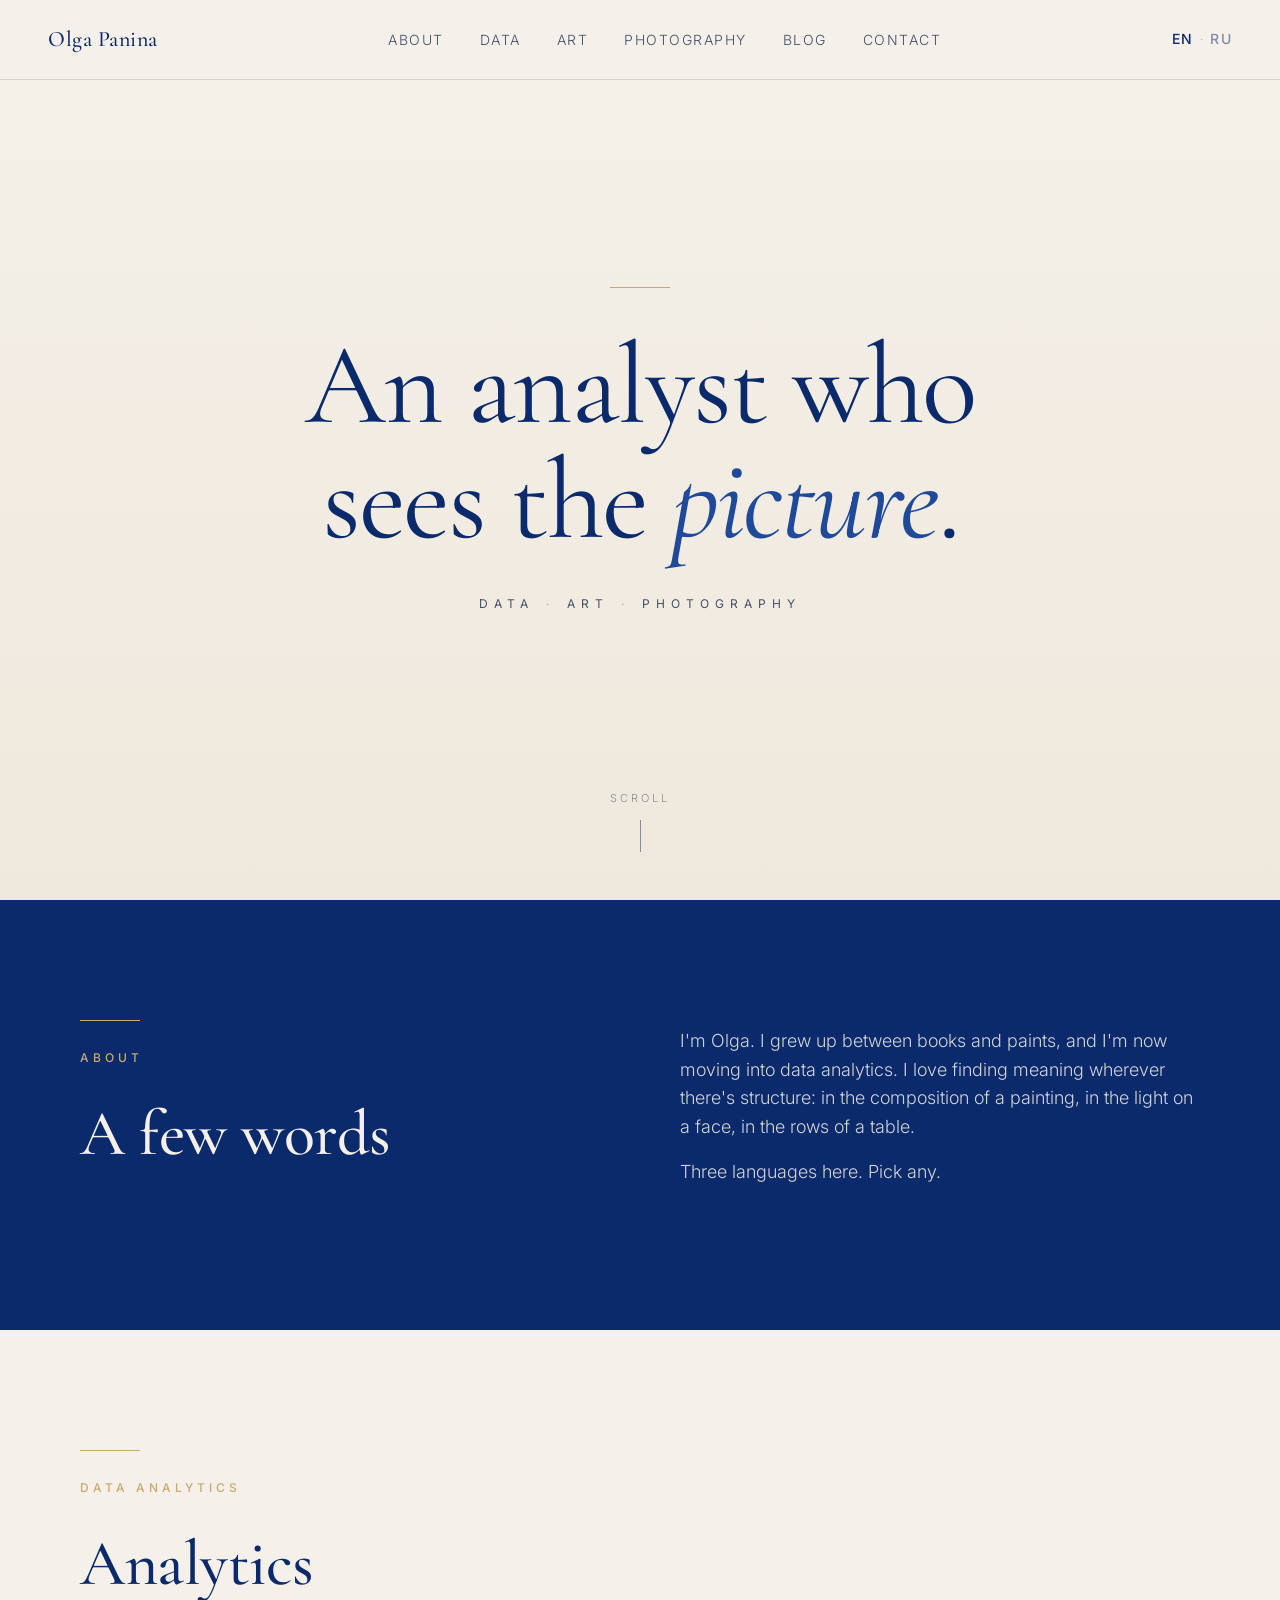
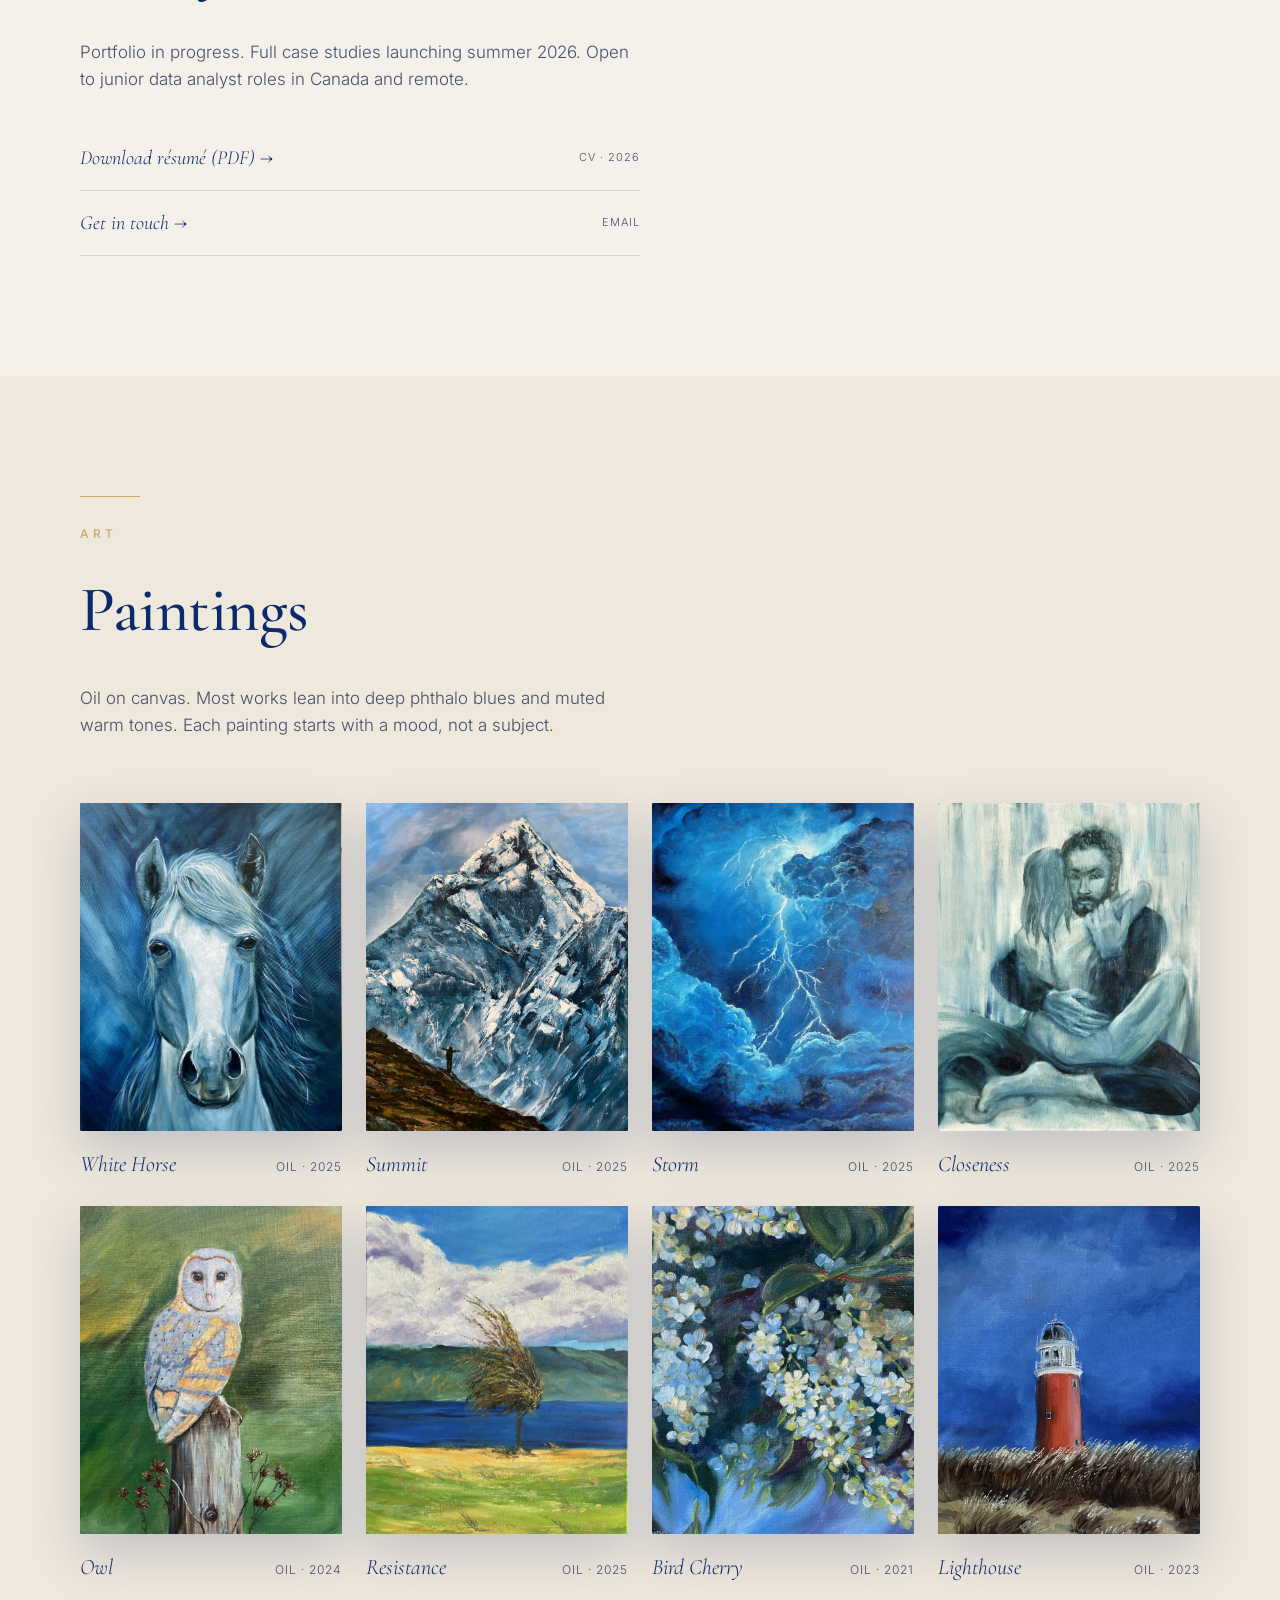
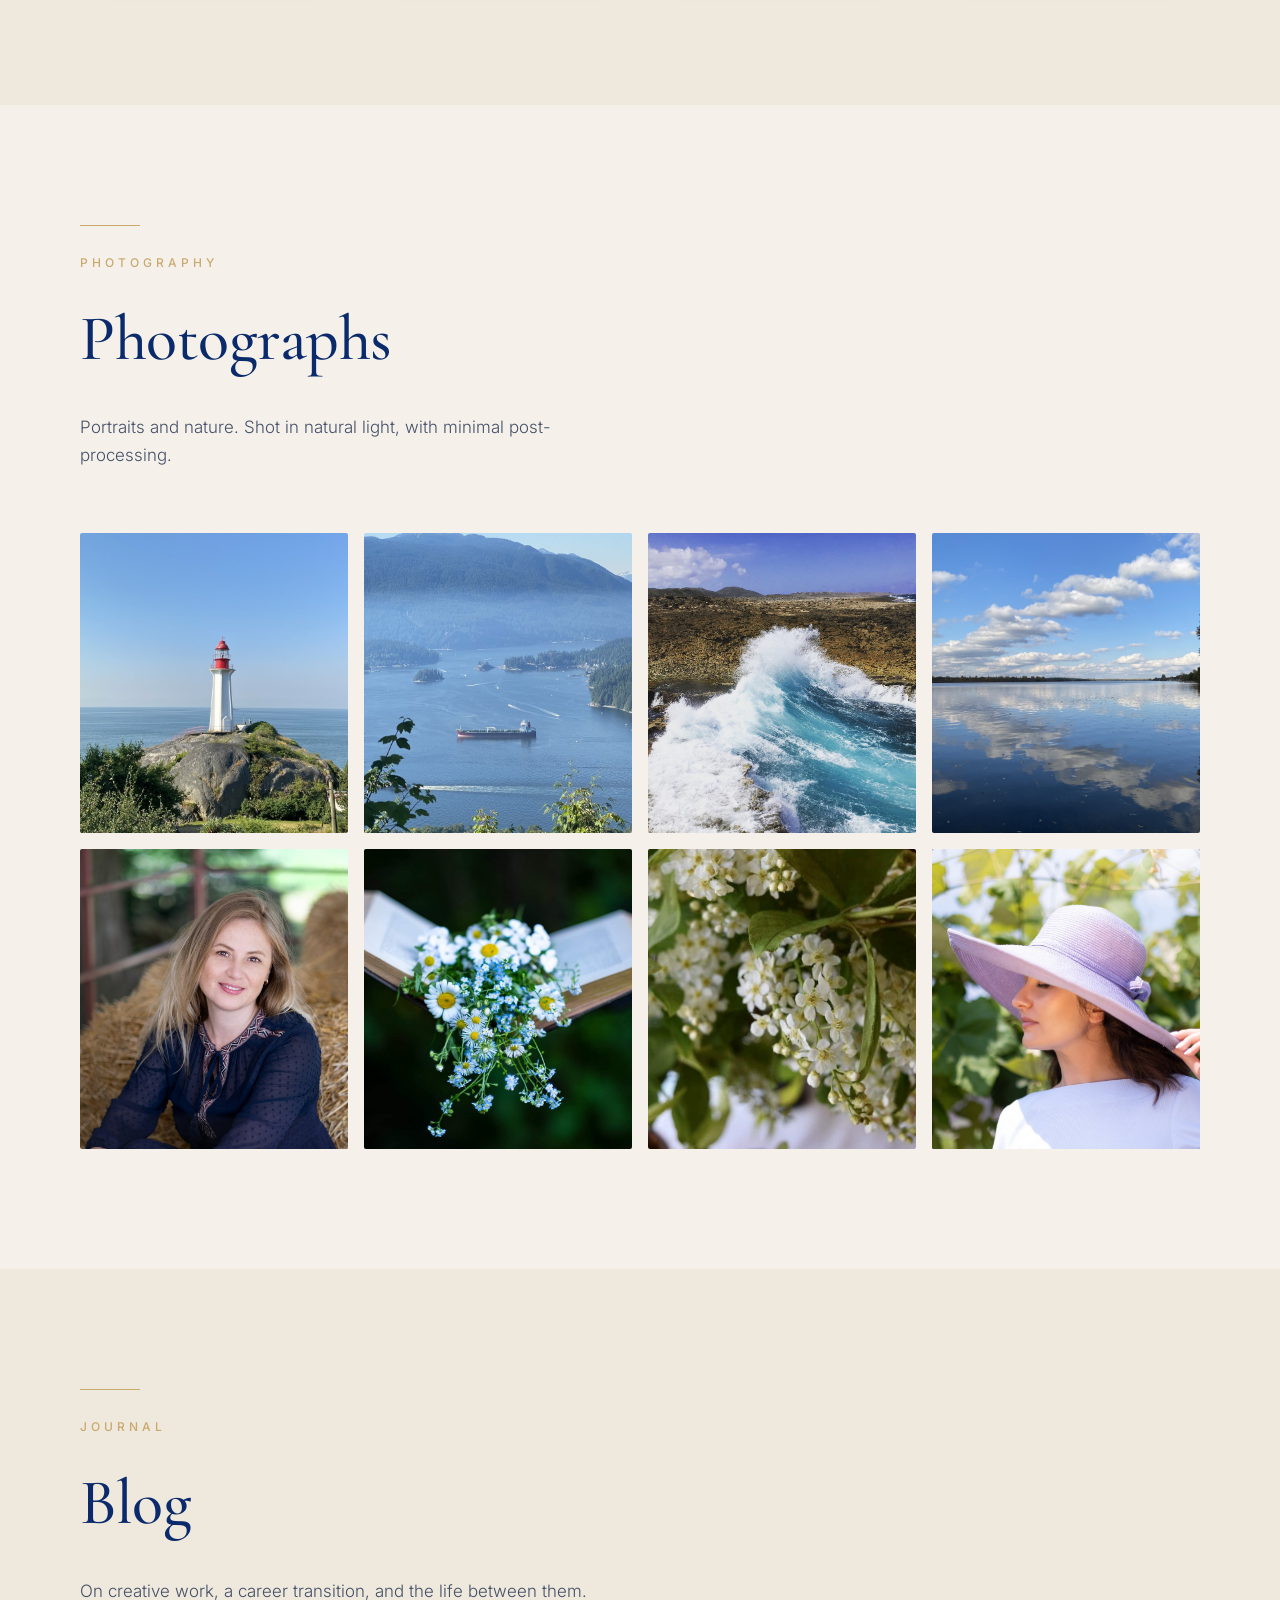
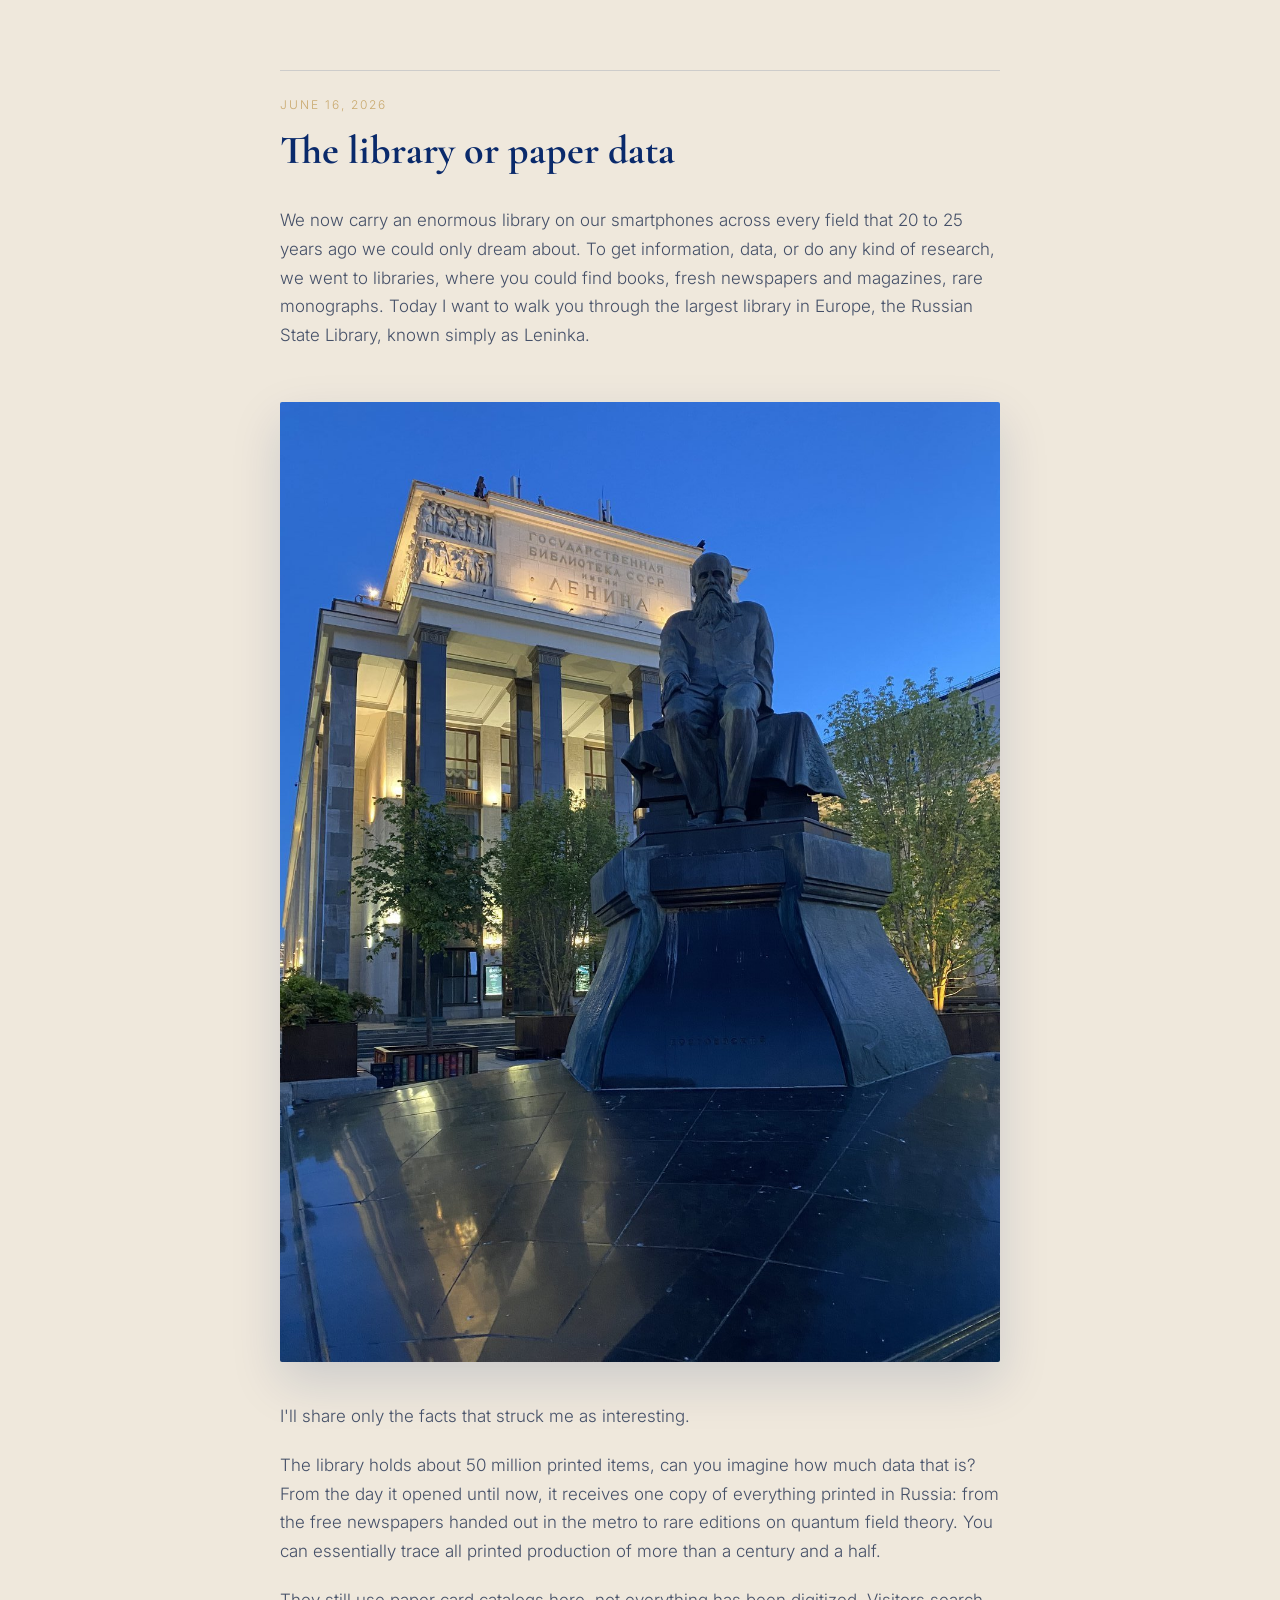
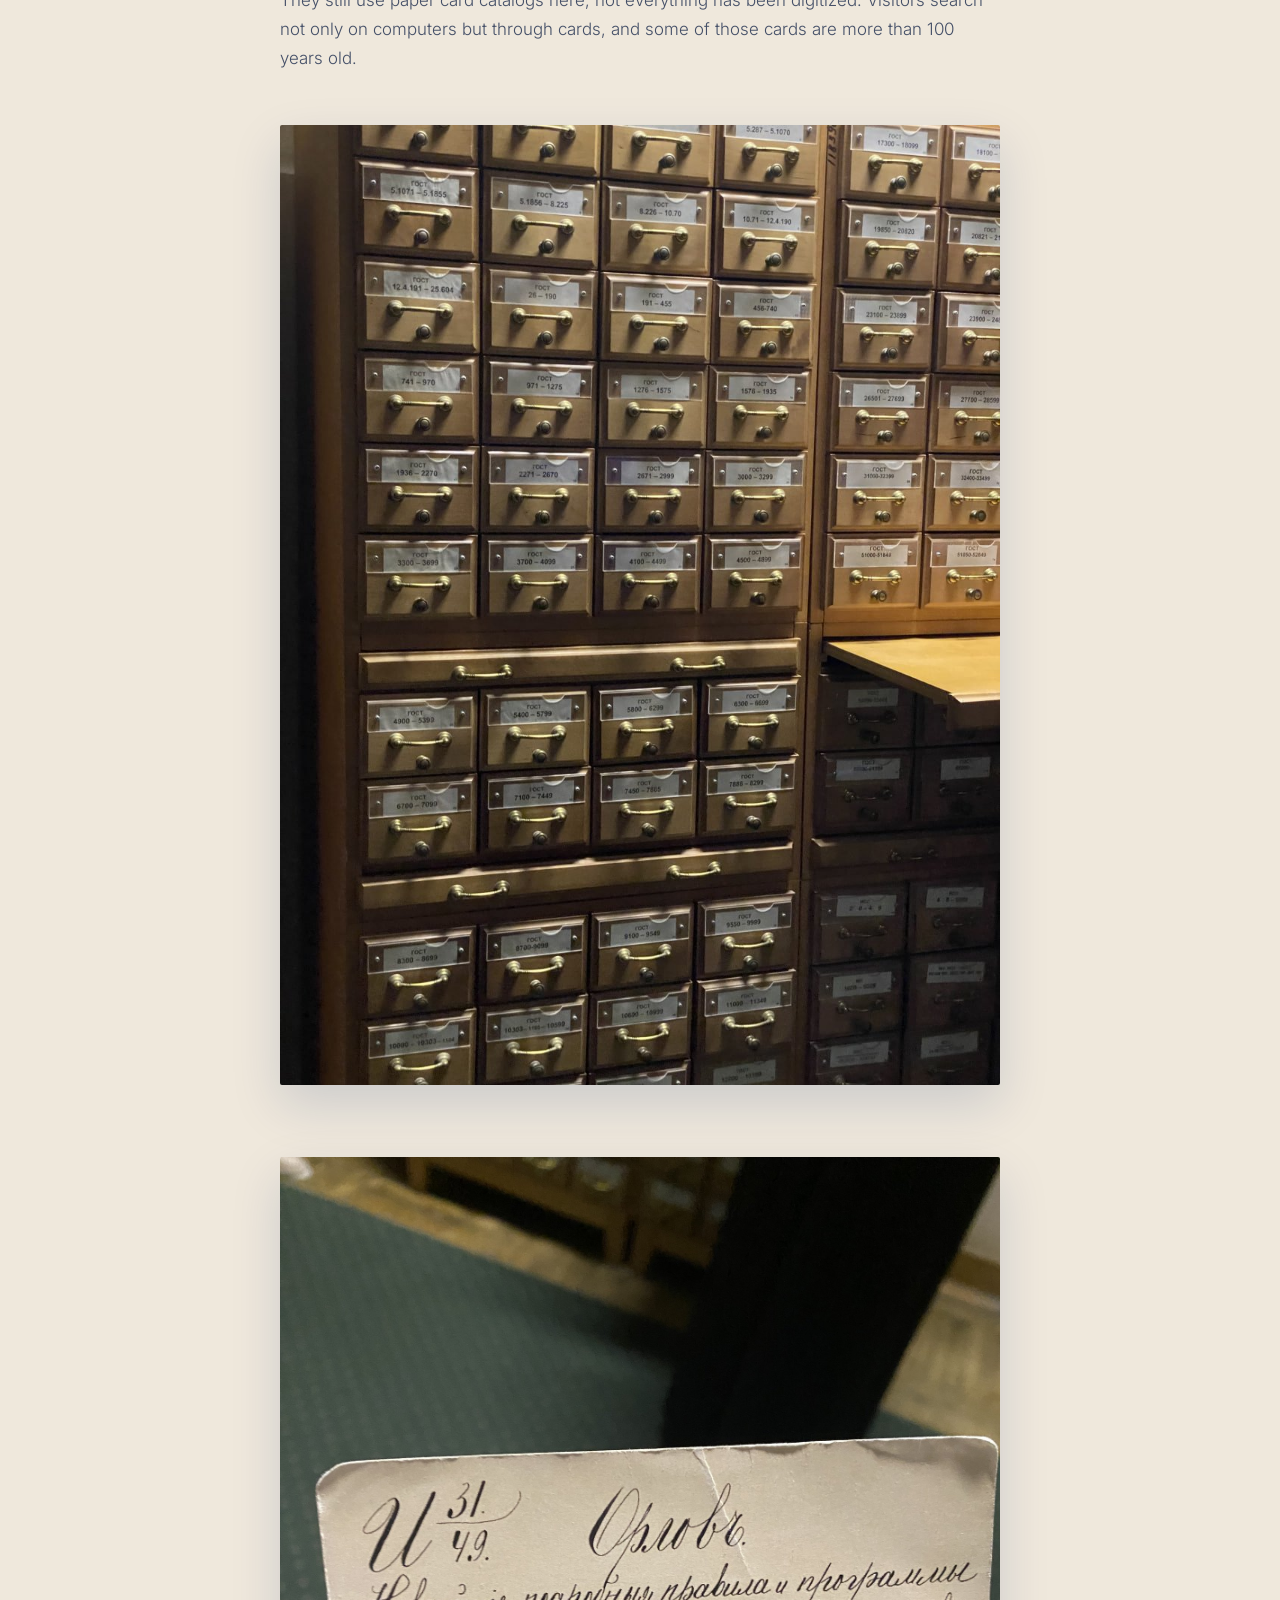
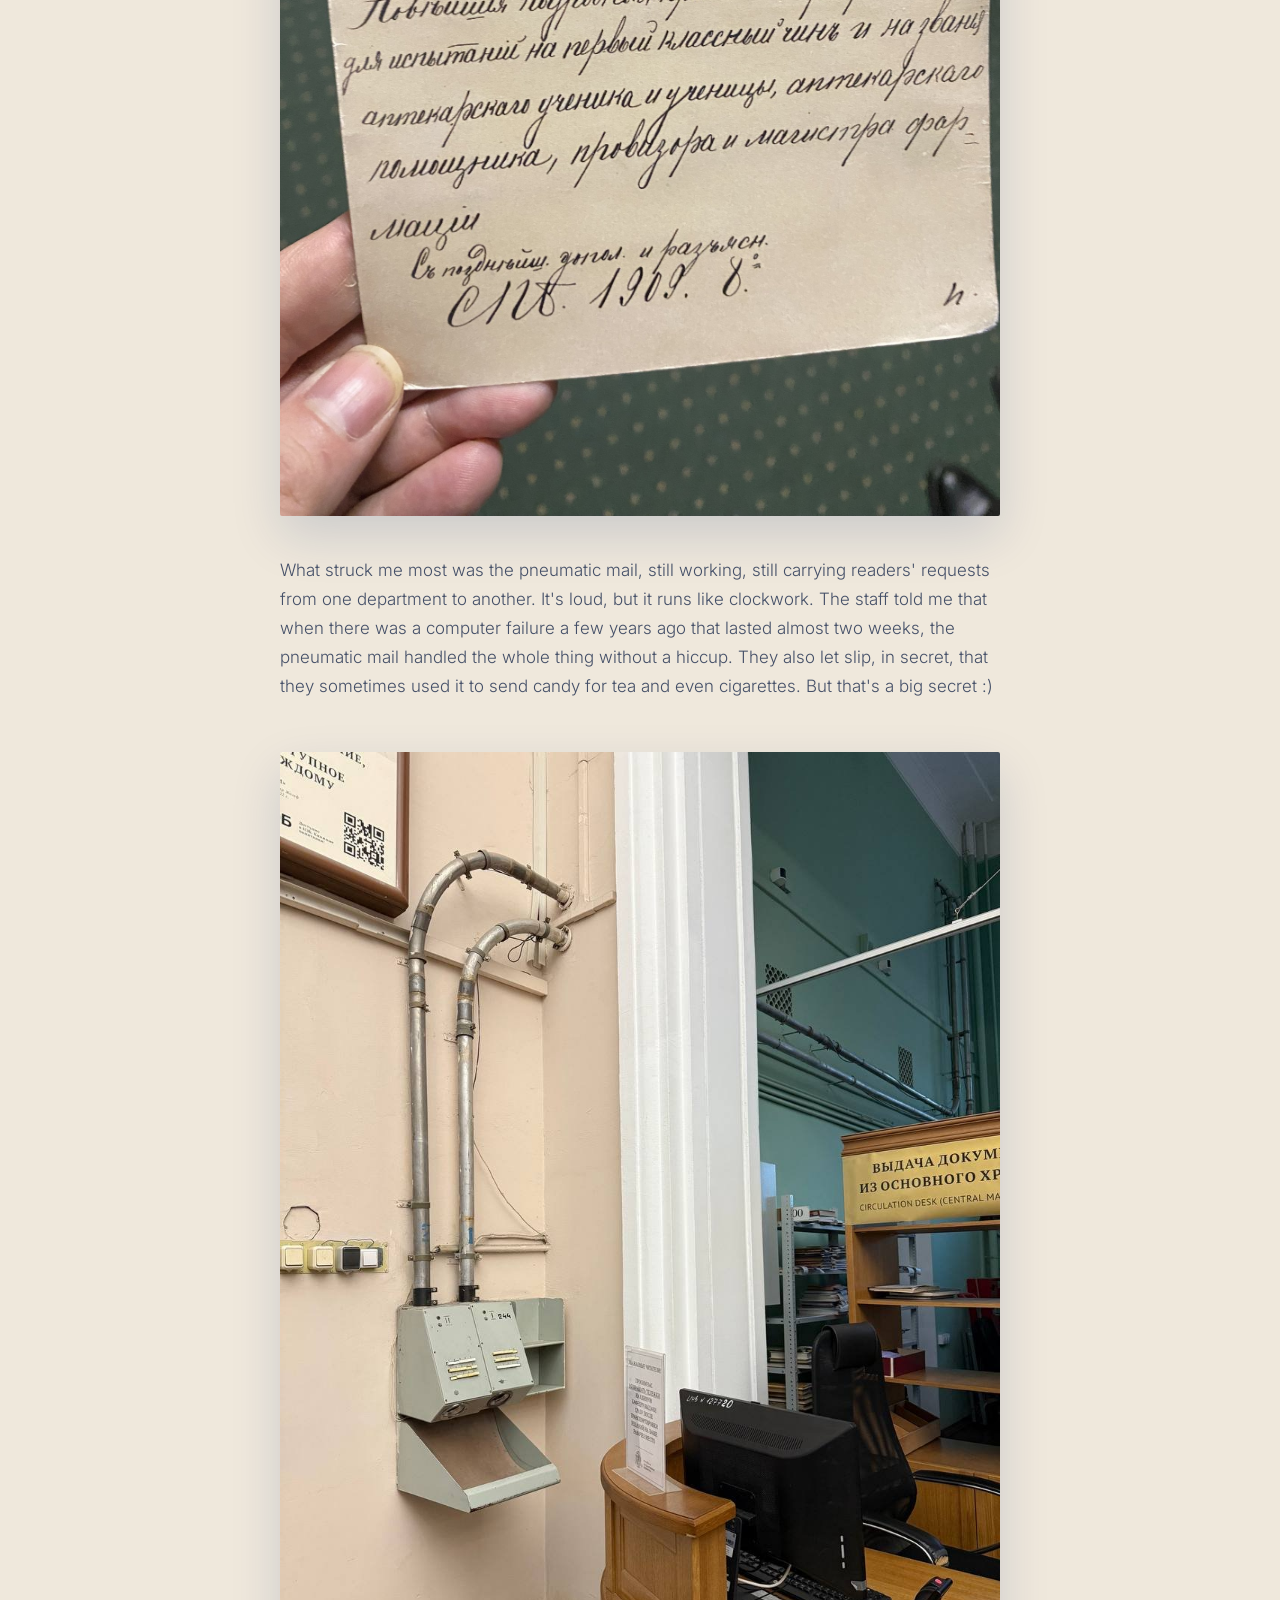
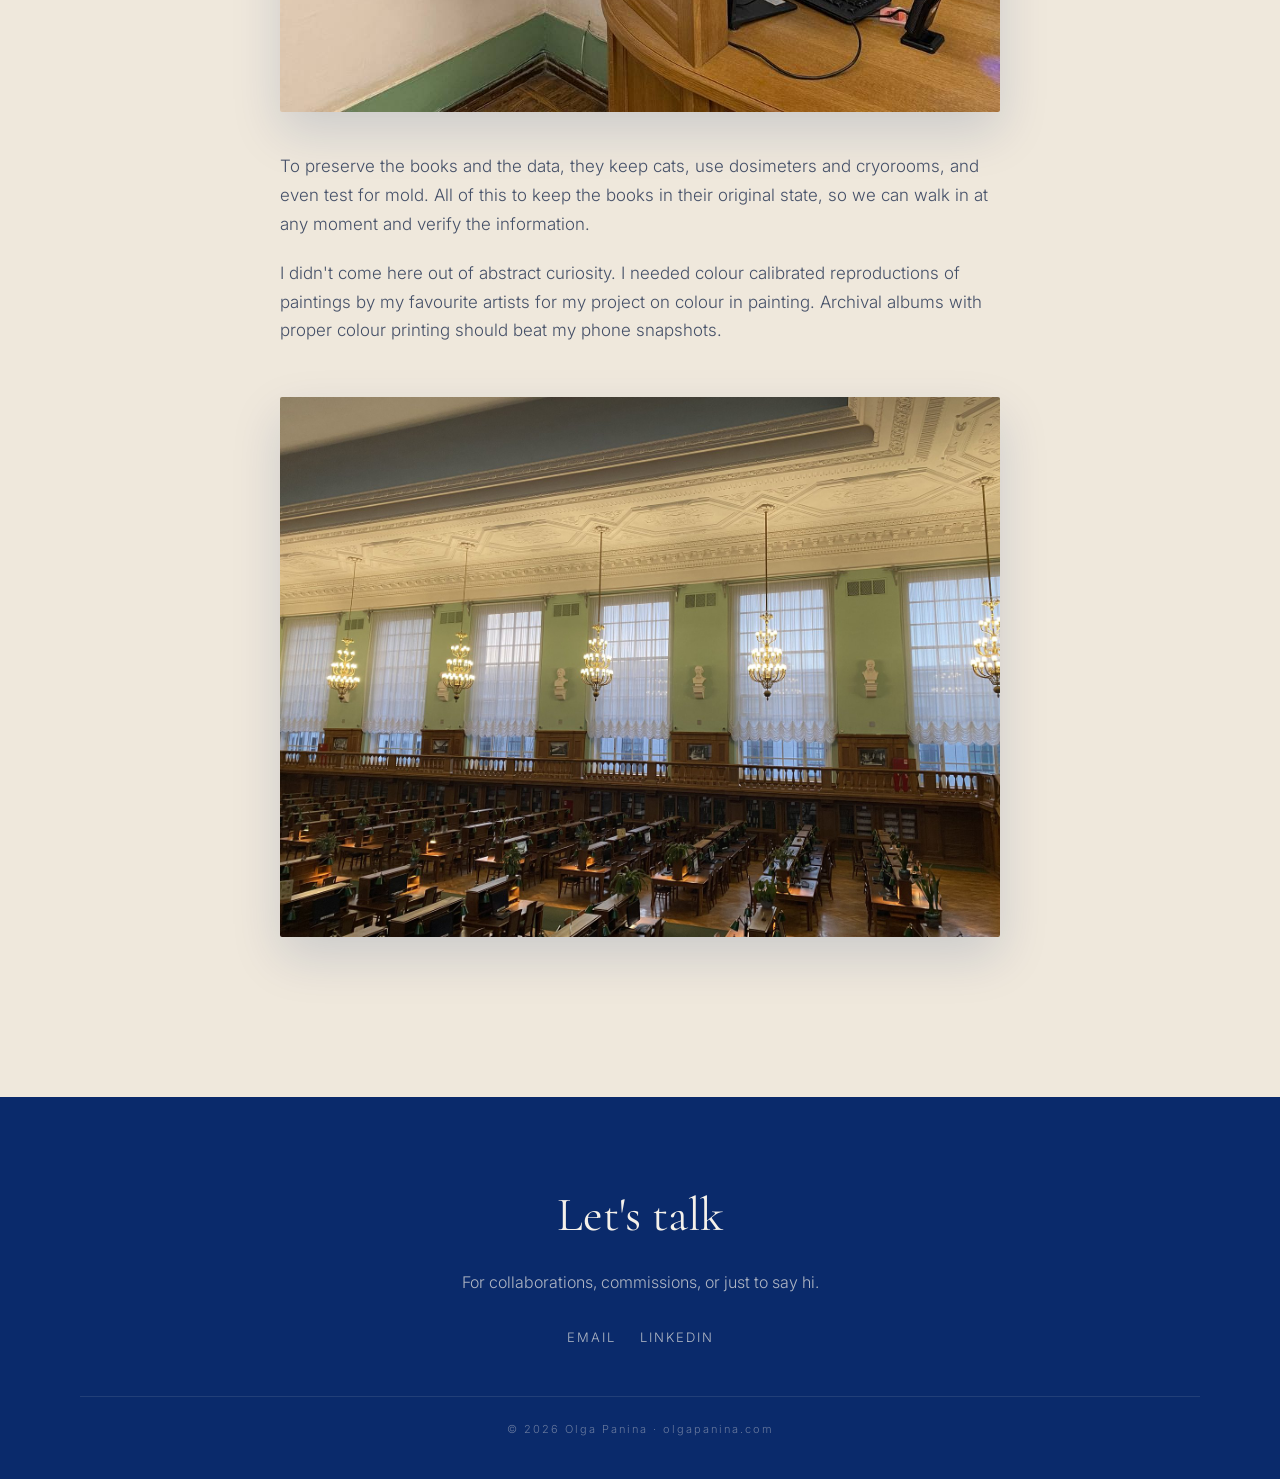
==== index.html @ f35cf872 "Site" ====
<!DOCTYPE html>
<html lang="en">
<head>
<meta charset="UTF-8">
<meta name="viewport" content="width=device-width, initial-scale=1.0">
<title>Olga Panina | Data Analyst · Artist · Photographer</title>
<link rel="preconnect" href="https://fonts.googleapis.com">
<link rel="preconnect" href="https://fonts.gstatic.com" crossorigin>
<link href="https://fonts.googleapis.com/css2?family=Cormorant+Garamond:ital,wght@0,400;0,500;0,600;1,400&family=Inter:wght@300;400;500;600&display=swap" rel="stylesheet">
<style>
  :root {
    --bg: #f5f1ea;
    --bg-warm: #efe8dc;
    --ink: #0e1a2e;
    --ink-soft: #455068;
    --blue-deep: #0a2a6b;
    --blue-mid: #1f4a9a;
    --blue-pale: #6c8bc4;
    --accent: #c9a96e;
    --line: rgba(10, 42, 107, 0.15);
  }
  * { box-sizing: border-box; margin: 0; padding: 0; }
  html { scroll-behavior: smooth; }
  body {
    font-family: 'Inter', sans-serif;
    background: var(--bg);
    color: var(--ink);
    line-height: 1.6;
    font-weight: 300;
    -webkit-font-smoothing: antialiased;
  }
  .serif { font-family: 'Cormorant Garamond', serif; }

  nav {
    position: fixed;
    top: 0; left: 0; right: 0;
    padding: 22px 48px;
    display: flex;
    justify-content: space-between;
    align-items: center;
    background: rgba(245, 241, 234, 0.85);
    backdrop-filter: blur(10px);
    z-index: 100;
    border-bottom: 1px solid var(--line);
  }
  nav .logo {
    font-family: 'Cormorant Garamond', serif;
    font-size: 22px;
    font-weight: 500;
    letter-spacing: 0.5px;
    color: var(--blue-deep);
  }
  nav ul { display: flex; gap: 36px; list-style: none; }
  nav a {
    color: var(--ink-soft);
    text-decoration: none;
    font-size: 14px;
    letter-spacing: 1.5px;
    text-transform: uppercase;
    transition: color 0.2s;
  }
  nav a:hover { color: var(--blue-deep); }
  .lang {
    font-size: 12px;
    letter-spacing: 1.5px;
    color: var(--ink-soft);
  }
  .lang a { color: var(--blue-deep); font-weight: 500; }
  .lang span { opacity: 0.4; margin: 0 6px; }

  .hero {
    min-height: 100vh;
    display: flex;
    flex-direction: column;
    justify-content: center;
    align-items: center;
    text-align: center;
    padding: 140px 80px 80px;
    background: linear-gradient(180deg, var(--bg) 0%, var(--bg-warm) 100%);
    position: relative;
  }
  .hero-rule {
    width: 60px;
    height: 1px;
    background: var(--accent);
    margin-bottom: 40px;
  }
  .hero h1 {
    font-family: 'Cormorant Garamond', serif;
    font-size: clamp(56px, 9vw, 128px);
    font-weight: 400;
    line-height: 1.0;
    color: var(--blue-deep);
    margin-bottom: 36px;
    letter-spacing: -2px;
    max-width: 1100px;
  }
  .hero h1 em {
    font-style: italic;
    color: var(--blue-mid);
  }
  .hero .roles {
    font-size: 12px;
    letter-spacing: 6px;
    text-transform: uppercase;
    color: var(--ink-soft);
    margin-bottom: 60px;
    font-weight: 400;
  }
  .hero .roles span { color: var(--accent); margin: 0 12px; }
  .hero-scroll {
    position: absolute;
    bottom: 48px;
    left: 50%;
    transform: translateX(-50%);
    font-size: 11px;
    letter-spacing: 3px;
    text-transform: uppercase;
    color: var(--ink-soft);
    text-decoration: none;
    display: flex;
    flex-direction: column;
    align-items: center;
    gap: 12px;
    opacity: 0.6;
    transition: opacity 0.3s;
  }
  .hero-scroll:hover { opacity: 1; }
  .hero-scroll::after {
    content: '';
    width: 1px;
    height: 32px;
    background: var(--ink-soft);
  }

  section { padding: 120px 80px; }
  .section-label {
    font-size: 12px;
    letter-spacing: 4px;
    text-transform: uppercase;
    color: var(--accent);
    margin-bottom: 16px;
    font-weight: 500;
    position: relative;
    padding-top: 28px;
  }
  .section-label::before {
    content: '';
    position: absolute;
    top: 0;
    left: 0;
    width: 60px;
    height: 1px;
    background: var(--accent);
  }
  .section-title {
    font-family: 'Cormorant Garamond', serif;
    font-size: clamp(36px, 5vw, 64px);
    font-weight: 500;
    color: var(--blue-deep);
    margin-bottom: 24px;
    letter-spacing: -0.5px;
  }
  .section-intro {
    max-width: 560px;
    color: var(--ink-soft);
    font-size: 17px;
    margin-bottom: 64px;
  }

  .about {
    background: var(--blue-deep);
    color: var(--bg);
    display: grid;
    grid-template-columns: 1fr 1fr;
    gap: 80px;
    align-items: center;
  }
  .about .section-label { color: var(--accent); }
  .about .section-title { color: var(--bg); }
  .about p {
    font-size: 18px;
    color: rgba(245, 241, 234, 0.85);
    margin-bottom: 16px;
  }

  .data {
    background: var(--bg);
    max-width: 720px;
  }
  .data-links {
    list-style: none;
    margin-top: 32px;
  }
  .data-links li {
    padding: 16px 0;
    border-bottom: 1px solid var(--line);
    display: flex;
    justify-content: space-between;
    align-items: center;
  }
  .data-links a {
    color: var(--blue-deep);
    text-decoration: none;
    font-family: 'Cormorant Garamond', serif;
    font-size: 20px;
    font-style: italic;
  }
  .data-links .tag {
    font-size: 11px;
    letter-spacing: 1px;
    text-transform: uppercase;
    color: var(--ink-soft);
  }

  .art { background: var(--bg-warm); }
  .gallery-grid {
    display: grid;
    grid-template-columns: repeat(4, 1fr);
    gap: 24px;
  }
  .artwork {
    cursor: pointer;
    transition: transform 0.4s;
  }
  .artwork:hover { transform: translateY(-6px); }
  .artwork-frame {
    aspect-ratio: 4/5;
    background: var(--blue-deep);
    border-radius: 2px;
    margin-bottom: 16px;
    position: relative;
    overflow: hidden;
    box-shadow: 0 20px 50px rgba(10, 42, 107, 0.2);
  }
  .artwork-frame img {
    width: 100%;
    height: 100%;
    object-fit: cover;
    display: block;
    transition: transform 0.6s;
  }
  .artwork:hover .artwork-frame img { transform: scale(1.03); }
  .artwork-meta {
    display: flex;
    justify-content: space-between;
    align-items: baseline;
  }
  .artwork-title {
    font-family: 'Cormorant Garamond', serif;
    font-size: 22px;
    font-style: italic;
    color: var(--blue-deep);
  }
  .artwork-info {
    font-size: 12px;
    color: var(--ink-soft);
    letter-spacing: 1px;
    text-transform: uppercase;
  }

  .photo { background: var(--bg); }
  .photo-grid {
    display: grid;
    grid-template-columns: repeat(4, 1fr);
    grid-template-rows: 300px 300px;
    gap: 16px;
  }
  .photo-tile {
    background: var(--blue-deep);
    border-radius: 2px;
    overflow: hidden;
    cursor: pointer;
    transition: transform 0.4s;
    position: relative;
  }
  .photo-tile:hover { transform: scale(1.01); }
  .photo-tile img {
    width: 100%;
    height: 100%;
    object-fit: cover;
    display: block;
    transition: transform 0.6s;
  }
  .photo-tile:hover img { transform: scale(1.04); }

  .blog { background: var(--bg-warm); }
  .blog-grid {
    display: grid;
    grid-template-columns: repeat(2, 1fr);
    gap: 48px;
  }
  .post {
    border-top: 1px solid var(--line);
    padding-top: 24px;
    cursor: pointer;
  }
  .post-date {
    font-size: 12px;
    letter-spacing: 2px;
    text-transform: uppercase;
    color: var(--accent);
    margin-bottom: 12px;
  }
  .post-title {
    font-family: 'Cormorant Garamond', serif;
    font-size: 28px;
    color: var(--blue-deep);
    margin-bottom: 12px;
    line-height: 1.2;
  }
  .post-excerpt {
    color: var(--ink-soft);
    font-size: 15px;
    margin-bottom: 16px;
  }
  .post-read {
    font-size: 12px;
    letter-spacing: 2px;
    text-transform: uppercase;
    color: var(--blue-deep);
  }
  .post-full {
    grid-column: 1 / -1;
    max-width: 720px;
    margin: 0 auto;
    cursor: default;
  }
  .post-full .post-title {
    font-size: 40px;
    margin-bottom: 32px;
  }
  .post-body p {
    color: var(--ink-soft);
    font-size: 17px;
    line-height: 1.7;
    margin-bottom: 20px;
  }
  .post-body img {
    width: 100%;
    height: auto;
    margin: 32px 0;
    border-radius: 2px;
    box-shadow: 0 20px 50px rgba(10, 42, 107, 0.15);
  }

  footer {
    background: var(--blue-deep);
    color: var(--bg);
    padding: 80px 80px 40px;
    text-align: center;
  }
  footer h2 {
    font-family: 'Cormorant Garamond', serif;
    font-size: 48px;
    margin-bottom: 16px;
    font-weight: 400;
  }
  footer p { color: rgba(245, 241, 234, 0.7); margin-bottom: 32px; }
  .social {
    display: flex;
    justify-content: center;
    gap: 24px;
    margin-bottom: 48px;
  }
  .social a {
    color: rgba(245, 241, 234, 0.7);
    text-decoration: none;
    font-size: 13px;
    letter-spacing: 2px;
    text-transform: uppercase;
    transition: color 0.2s;
  }
  .social a:hover { color: var(--accent); }
  .copyright {
    font-size: 11px;
    letter-spacing: 2px;
    color: rgba(245, 241, 234, 0.4);
    border-top: 1px solid rgba(245, 241, 234, 0.1);
    padding-top: 24px;
  }

  @media (max-width: 900px) {
    nav { padding: 16px 24px; }
    nav ul { display: none; }
    .about { grid-template-columns: 1fr; gap: 48px; padding-left: 24px; padding-right: 24px; }
    .hero { padding-left: 24px; padding-right: 24px; }
    section { padding: 80px 24px; }
    .gallery-grid { grid-template-columns: 1fr 1fr; gap: 16px; }
    .photo-grid { grid-template-columns: 1fr 1fr; grid-template-rows: repeat(4, 200px); }
    .blog-grid { grid-template-columns: 1fr; }
    footer { padding: 60px 24px 32px; }
    footer h2 { font-size: 32px; }
  }
</style>
</head>
<body>

<nav>
  <div class="logo">Olga Panina</div>
  <ul>
    <li><a href="#about">About</a></li>
    <li><a href="#data">Data</a></li>
    <li><a href="#art">Art</a></li>
    <li><a href="#photo">Photography</a></li>
    <li><a href="#blog">Blog</a></li>
    <li><a href="#contact">Contact</a></li>
  </ul>
  <div class="lang"><a href="#">EN</a><span>·</span><a href="#" style="opacity:0.5;">RU</a></div>
</nav>

<section class="hero">
  <div class="hero-rule"></div>
  <h1>An analyst who<br>sees the <em>picture</em>.</h1>
  <div class="roles">Data<span>·</span>Art<span>·</span>Photography</div>
  <a href="#about" class="hero-scroll">Scroll</a>
</section>

<section class="about" id="about">
  <div>
    <div class="section-label">About</div>
    <h2 class="section-title">A few words</h2>
  </div>
  <div>
    <p>I'm Olga. I grew up between books and paints, and I'm now moving into data analytics. I love finding meaning wherever there's structure: in the composition of a painting, in the light on a face, in the rows of a table.</p>
    <p>Three languages here. Pick any.</p>
  </div>
</section>

<section class="data" id="data">
  <div class="section-label">Data Analytics</div>
  <h2 class="section-title">Analytics</h2>
  <p class="section-intro" style="margin-bottom: 32px;">Portfolio in progress. Full case studies launching summer 2026. Open to junior data analyst roles in Canada and remote.</p>
  <ul class="data-links">
    <li><a href="#">Download résumé (PDF) →</a><span class="tag">CV · 2026</span></li>
    <li><a href="mailto:hello@olgapanina.com">Get in touch →</a><span class="tag">Email</span></li>
  </ul>
</section>

<section class="art" id="art">
  <div class="section-label">Art</div>
  <h2 class="section-title">Paintings</h2>
  <p class="section-intro">Oil on canvas. Most works lean into deep phthalo blues and muted warm tones. Each painting starts with a mood, not a subject.</p>

  <div class="gallery-grid">
    <div class="artwork">
      <div class="artwork-frame"><img src="images/horse.jpeg" alt="White Horse" loading="lazy"></div>
      <div class="artwork-meta">
        <div class="artwork-title">White Horse</div>
        <div class="artwork-info">Oil · 2025</div>
      </div>
    </div>
    <div class="artwork">
      <div class="artwork-frame"><img src="images/mountain2.jpg" alt="Summit" loading="lazy"></div>
      <div class="artwork-meta">
        <div class="artwork-title">Summit</div>
        <div class="artwork-info">Oil · 2025</div>
      </div>
    </div>
    <div class="artwork">
      <div class="artwork-frame"><img src="images/storm_cropped.jpg" alt="Storm" loading="lazy"></div>
      <div class="artwork-meta">
        <div class="artwork-title">Storm</div>
        <div class="artwork-info">Oil · 2025</div>
      </div>
    </div>
    <div class="artwork">
      <div class="artwork-frame"><img src="images/people.jpg" alt="Closeness" loading="lazy"></div>
      <div class="artwork-meta">
        <div class="artwork-title">Closeness</div>
        <div class="artwork-info">Oil · 2025</div>
      </div>
    </div>
    <div class="artwork">
      <div class="artwork-frame"><img src="images/owl.jpeg" alt="Owl" loading="lazy"></div>
      <div class="artwork-meta">
        <div class="artwork-title">Owl</div>
        <div class="artwork-info">Oil · 2024</div>
      </div>
    </div>
    <div class="artwork">
      <div class="artwork-frame"><img src="images/tree.jpg" alt="Resistance" loading="lazy"></div>
      <div class="artwork-meta">
        <div class="artwork-title">Resistance</div>
        <div class="artwork-info">Oil · 2025</div>
      </div>
    </div>
    <div class="artwork">
      <div class="artwork-frame"><img src="images/flowers.jpg" alt="Bird Cherry" loading="lazy"></div>
      <div class="artwork-meta">
        <div class="artwork-title">Bird Cherry</div>
        <div class="artwork-info">Oil · 2021</div>
      </div>
    </div>
    <div class="artwork">
      <div class="artwork-frame"><img src="images/lighthouse.jpg" alt="Lighthouse" loading="lazy"></div>
      <div class="artwork-meta">
        <div class="artwork-title">Lighthouse</div>
        <div class="artwork-info">Oil · 2023</div>
      </div>
    </div>
  </div>
</section>

<section class="photo" id="photo">
  <div class="section-label">Photography</div>
  <h2 class="section-title">Photographs</h2>
  <p class="section-intro">Portraits and nature. Shot in natural light, with minimal post-processing.</p>

  <div class="photo-grid">
    <div class="photo-tile"><img src="images/photo_lighthouse.jpeg" alt="Lighthouse on the cliff" loading="lazy"></div>
    <div class="photo-tile"><img src="images/photo_fjord.jpeg" alt="Tanker in the fjord" loading="lazy"></div>
    <div class="photo-tile"><img src="images/photo_wave.jpg" alt="Wave breaking on rocks" loading="lazy"></div>
    <div class="photo-tile"><img src="images/photo_clouds_reflection.jpeg" alt="Clouds reflected in still water" loading="lazy"></div>
    <div class="photo-tile"><img src="images/portrait_gala.jpg" alt="Portrait of Galya at haystacks" loading="lazy"></div>
    <div class="photo-tile"><img src="images/photo_book_flowers.jpg" alt="Book with wildflowers" loading="lazy"></div>
    <div class="photo-tile"><img src="images/photo_bird_cherry.jpg" alt="Bird cherry blossoms" loading="lazy"></div>
    <div class="photo-tile"><img src="images/portrait_eva.jpg" alt="Portrait of Eva in lavender hat" loading="lazy"></div>
  </div>
</section>

<section class="blog" id="blog">
  <div class="section-label">Journal</div>
  <h2 class="section-title">Blog</h2>
  <p class="section-intro">On creative work, a career transition, and the life between them.</p>

  <div class="blog-grid">
    <article class="post post-full">
      <div class="post-date">June 16, 2026</div>
      <h3 class="post-title">The library or paper data</h3>
      <div class="post-body">
        <p>We now carry an enormous library on our smartphones across every field that 20 to 25 years ago we could only dream about. To get information, data, or do any kind of research, we went to libraries, where you could find books, fresh newspapers and magazines, rare monographs. Today I want to walk you through the largest library in Europe, the Russian State Library, known simply as Leninka.</p>
        <img src="images/blog/library.jpg" alt="The Russian State Library at dusk, with the Dostoevsky monument" loading="lazy">
        <p>I'll share only the facts that struck me as interesting.</p>
        <p>The library holds about 50 million printed items, can you imagine how much data that is? From the day it opened until now, it receives one copy of everything printed in Russia: from the free newspapers handed out in the metro to rare editions on quantum field theory. You can essentially trace all printed production of more than a century and a half.</p>
        <p>They still use paper card catalogs here, not everything has been digitized. Visitors search not only on computers but through cards, and some of those cards are more than 100 years old.</p>
        <img src="images/blog/card1.jpg" alt="Brass card catalog drawers" loading="lazy">
        <img src="images/blog/card2.jpg" alt="A hand-written library card, more than a hundred years old" loading="lazy">
        <p>What struck me most was the pneumatic mail, still working, still carrying readers' requests from one department to another. It's loud, but it runs like clockwork. The staff told me that when there was a computer failure a few years ago that lasted almost two weeks, the pneumatic mail handled the whole thing without a hiccup. They also let slip, in secret, that they sometimes used it to send candy for tea and even cigarettes. But that's a big secret :)</p>
        <img src="images/blog/pochta.jpg" alt="The pneumatic mail station at the librarian's desk" loading="lazy">
        <p>To preserve the books and the data, they keep cats, use dosimeters and cryorooms, and even test for mold. All of this to keep the books in their original state, so we can walk in at any moment and verify the information.</p>
        <p>I didn't come here out of abstract curiosity. I needed colour calibrated reproductions of paintings by my favourite artists for my project on colour in painting. Archival albums with proper colour printing should beat my phone snapshots.</p>
        <img src="images/blog/third.jpg" alt="The reading room where I work with the albums" loading="lazy">
      </div>
    </article>
  </div>
</section>

<footer id="contact">
  <h2>Let's talk</h2>
  <p>For collaborations, commissions, or just to say hi.</p>
  <div class="social">
    <a href="mailto:hello@olgapanina.com">Email</a>
    <a href="https://www.linkedin.com/in/olga-panina-84433a83/" target="_blank" rel="noopener">LinkedIn</a>
  </div>
  <div class="copyright">© 2026 Olga Panina · olgapanina.com</div>
</footer>

</body>
</html>
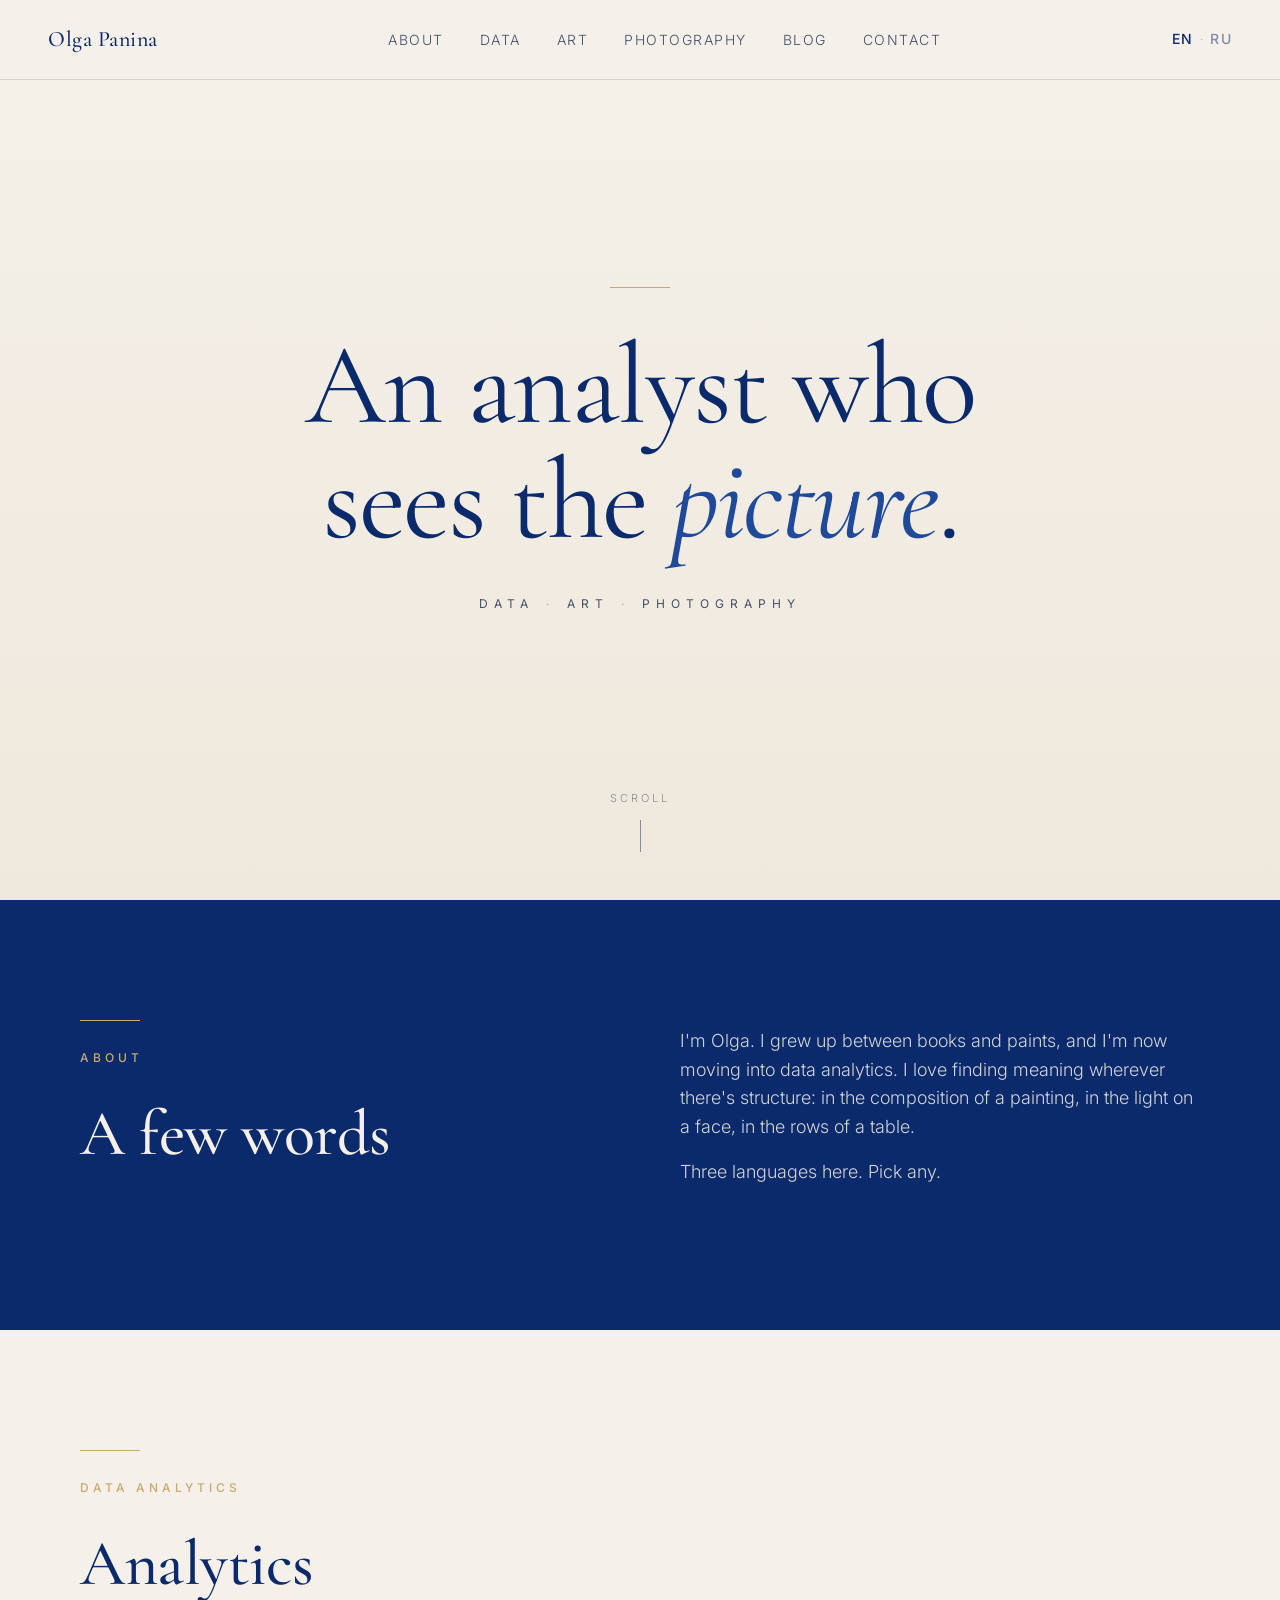
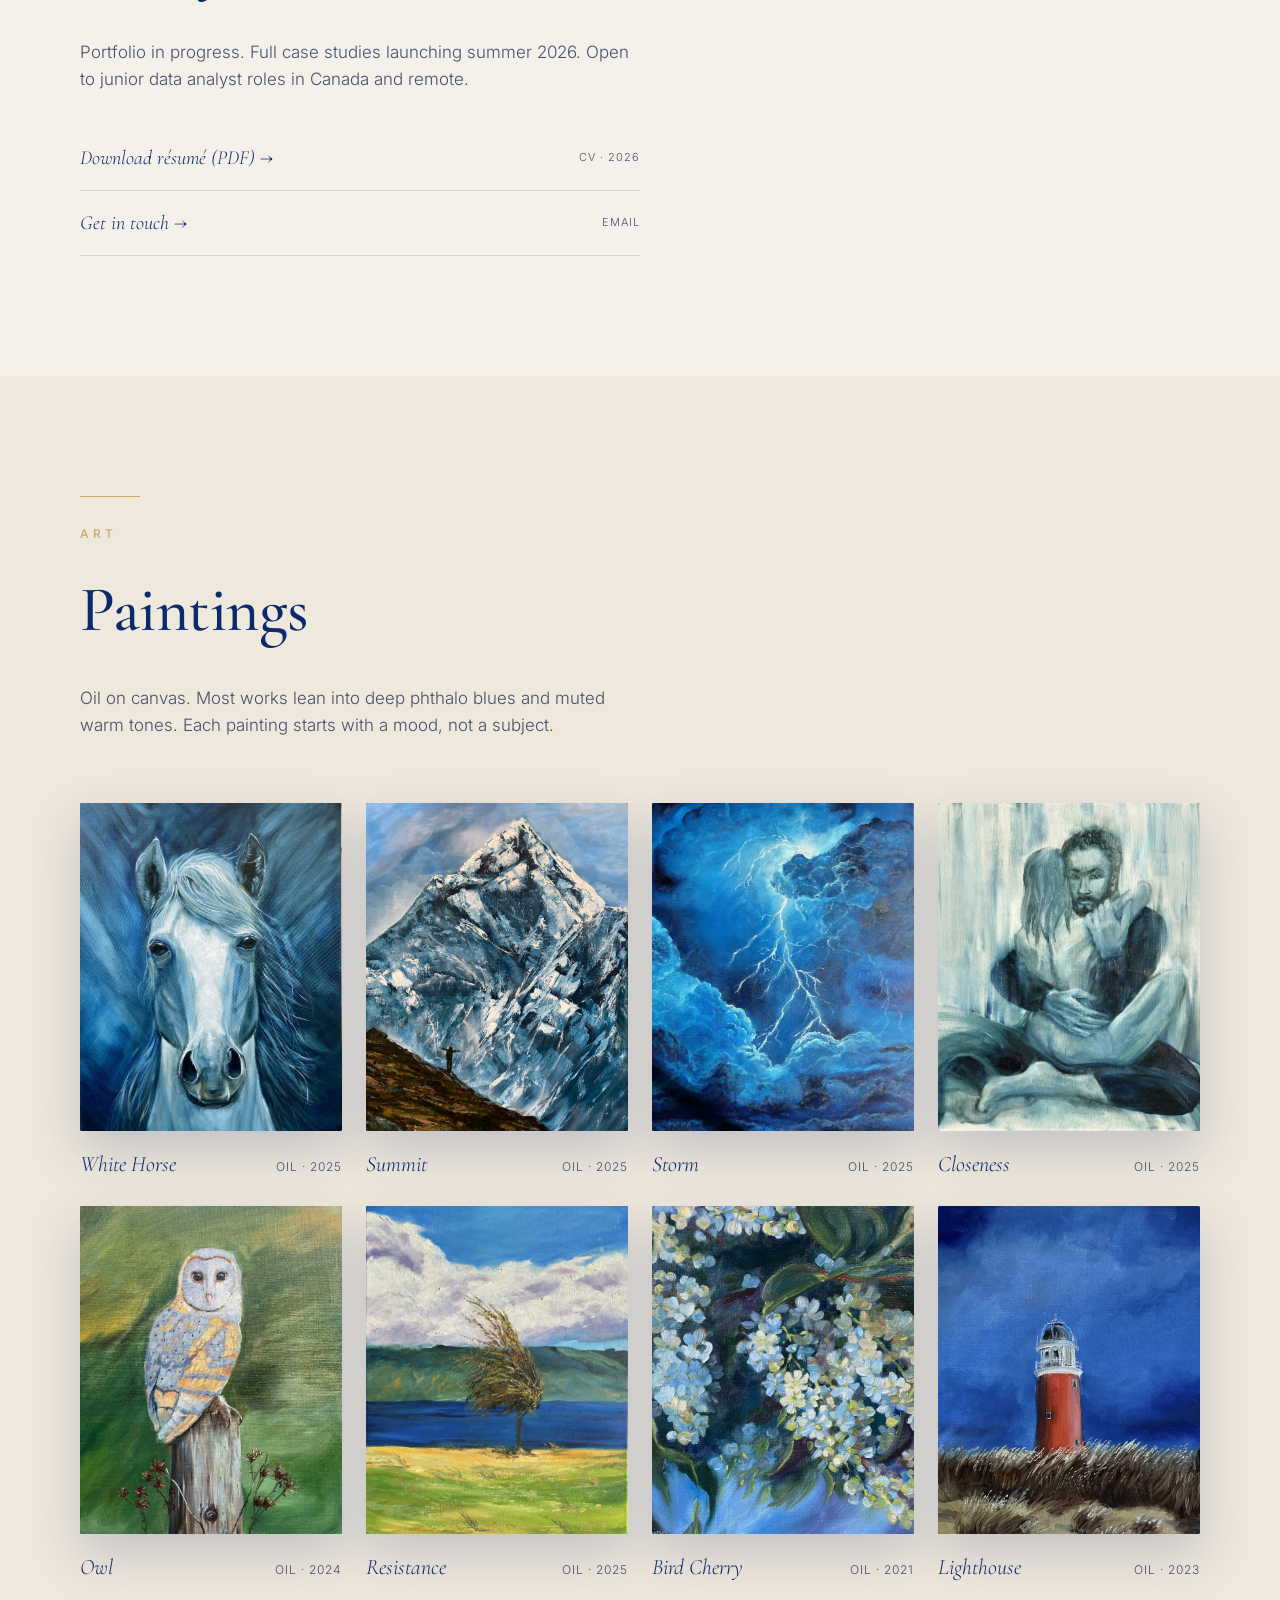
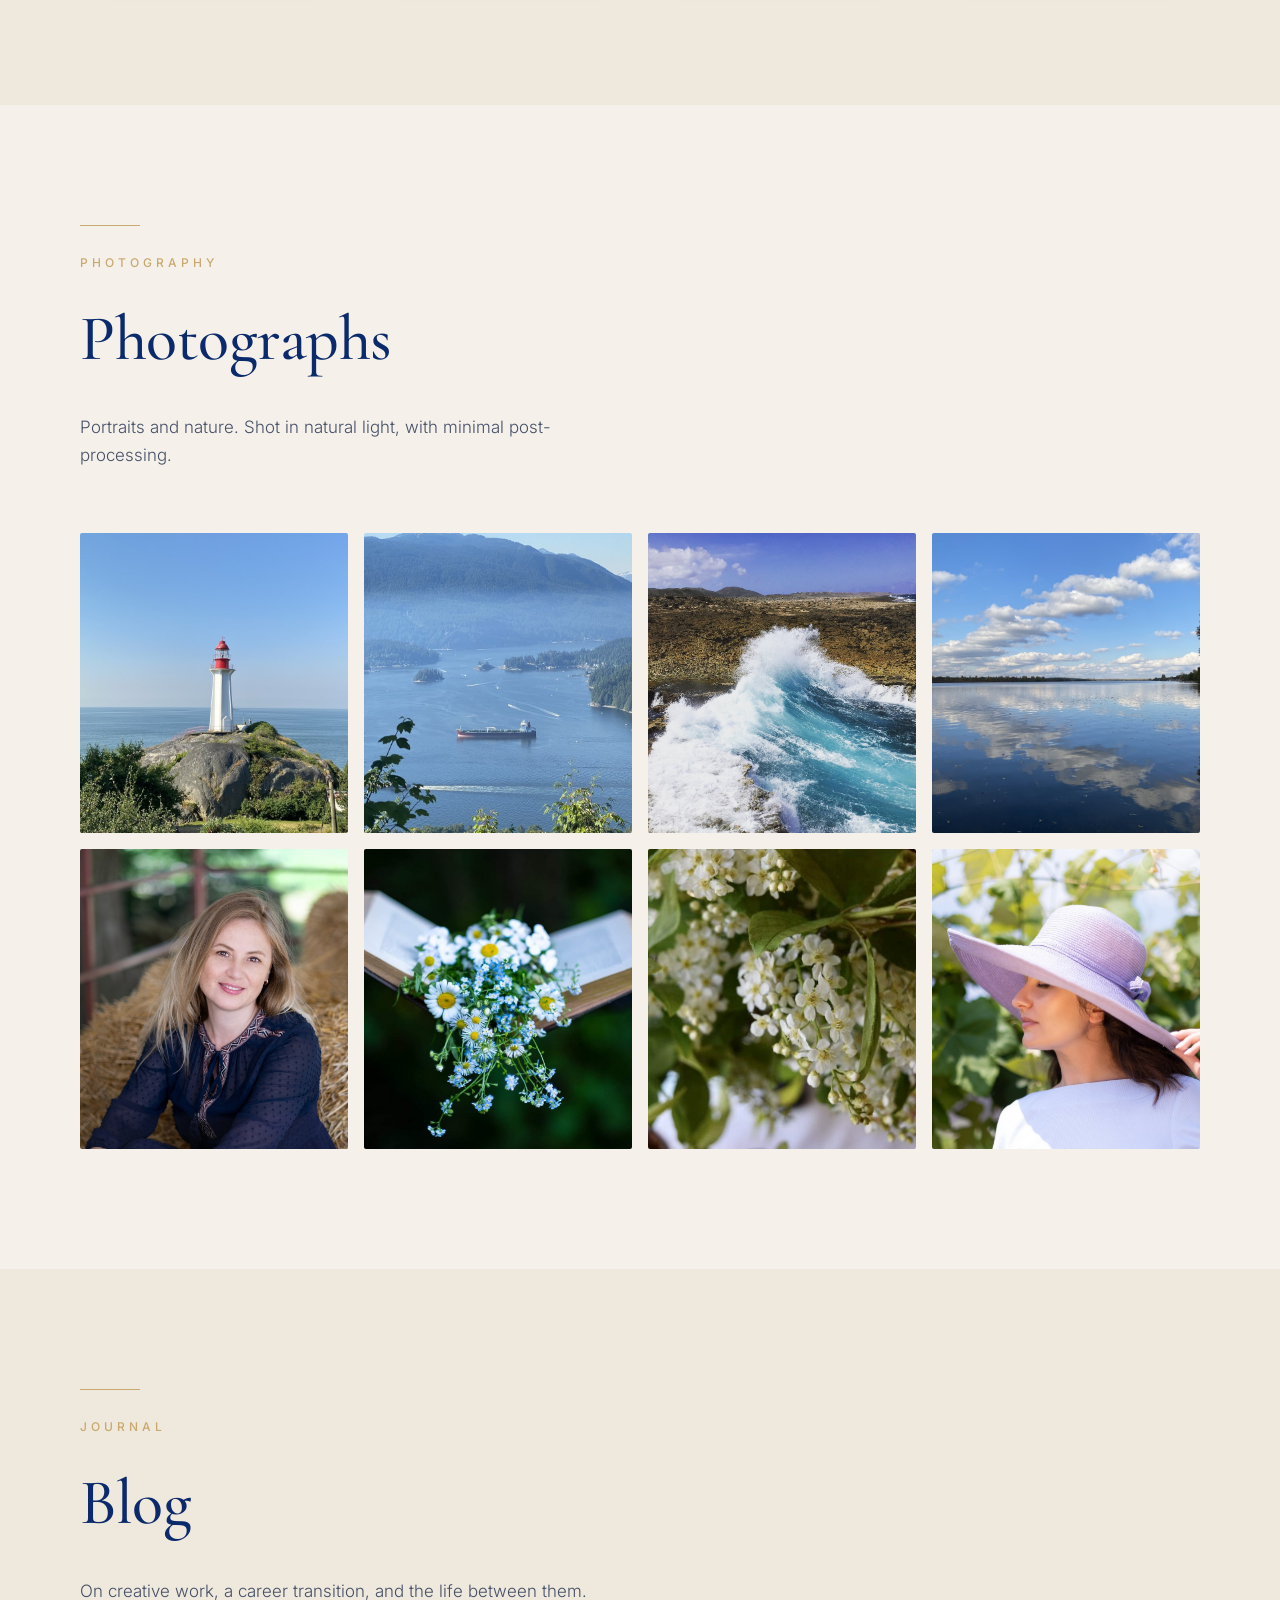
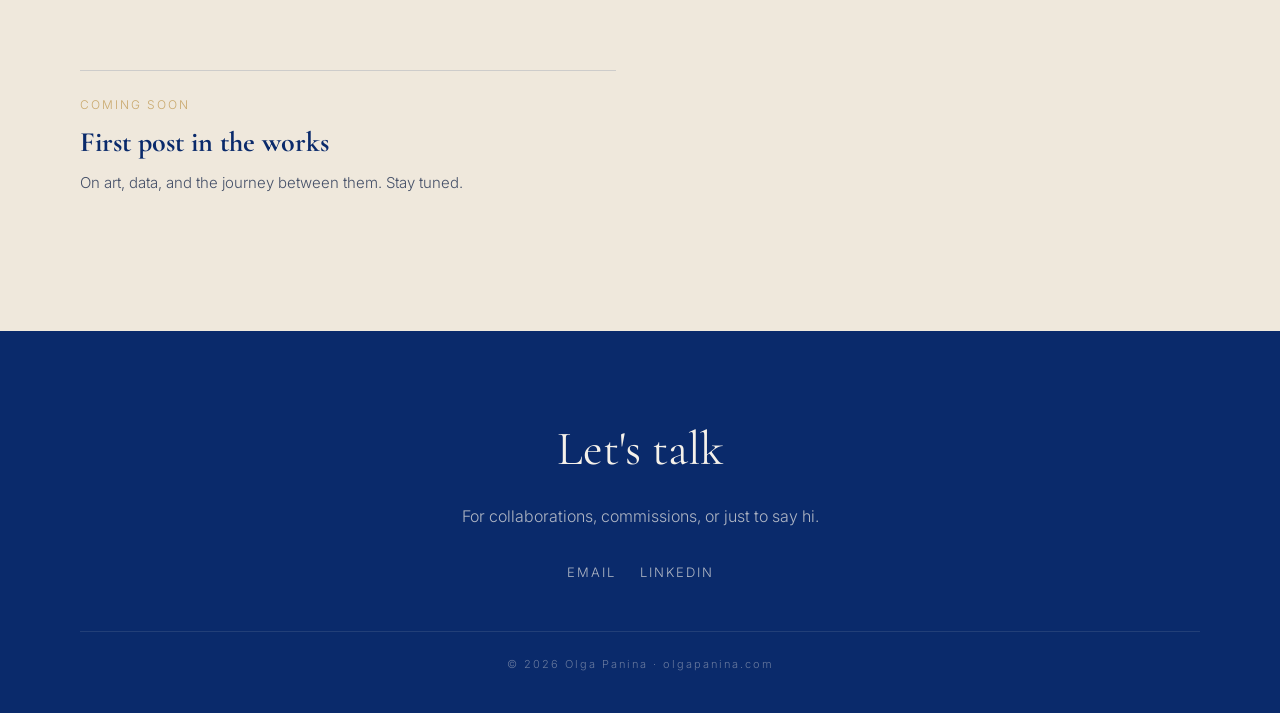
==== commit cfdef019: "Restore site styles, remove blog post draft" ====
--- a/index.html
+++ b/index.html
@@ -525,23 +525,10 @@
   <p class="section-intro">On creative work, a career transition, and the life between them.</p>
 
   <div class="blog-grid">
-    <article class="post post-full">
-      <div class="post-date">June 16, 2026</div>
-      <h3 class="post-title">The library or paper data</h3>
-      <div class="post-body">
-        <p>We now carry an enormous library on our smartphones across every field that 20 to 25 years ago we could only dream about. To get information, data, or do any kind of research, we went to libraries, where you could find books, fresh newspapers and magazines, rare monographs. Today I want to walk you through the largest library in Europe, the Russian State Library, known simply as Leninka.</p>
-        <img src="images/blog/library.jpg" alt="The Russian State Library at dusk, with the Dostoevsky monument" loading="lazy">
-        <p>I'll share only the facts that struck me as interesting.</p>
-        <p>The library holds about 50 million printed items, can you imagine how much data that is? From the day it opened until now, it receives one copy of everything printed in Russia: from the free newspapers handed out in the metro to rare editions on quantum field theory. You can essentially trace all printed production of more than a century and a half.</p>
-        <p>They still use paper card catalogs here, not everything has been digitized. Visitors search not only on computers but through cards, and some of those cards are more than 100 years old.</p>
-        <img src="images/blog/card1.jpg" alt="Brass card catalog drawers" loading="lazy">
-        <img src="images/blog/card2.jpg" alt="A hand-written library card, more than a hundred years old" loading="lazy">
-        <p>What struck me most was the pneumatic mail, still working, still carrying readers' requests from one department to another. It's loud, but it runs like clockwork. The staff told me that when there was a computer failure a few years ago that lasted almost two weeks, the pneumatic mail handled the whole thing without a hiccup. They also let slip, in secret, that they sometimes used it to send candy for tea and even cigarettes. But that's a big secret :)</p>
-        <img src="images/blog/pochta.jpg" alt="The pneumatic mail station at the librarian's desk" loading="lazy">
-        <p>To preserve the books and the data, they keep cats, use dosimeters and cryorooms, and even test for mold. All of this to keep the books in their original state, so we can walk in at any moment and verify the information.</p>
-        <p>I didn't come here out of abstract curiosity. I needed colour calibrated reproductions of paintings by my favourite artists for my project on colour in painting. Archival albums with proper colour printing should beat my phone snapshots.</p>
-        <img src="images/blog/third.jpg" alt="The reading room where I work with the albums" loading="lazy">
-      </div>
+    <article class="post">
+      <div class="post-date">Coming soon</div>
+      <h3 class="post-title">First post in the works</h3>
+      <p class="post-excerpt">On art, data, and the journey between them. Stay tuned.</p>
     </article>
   </div>
 </section>
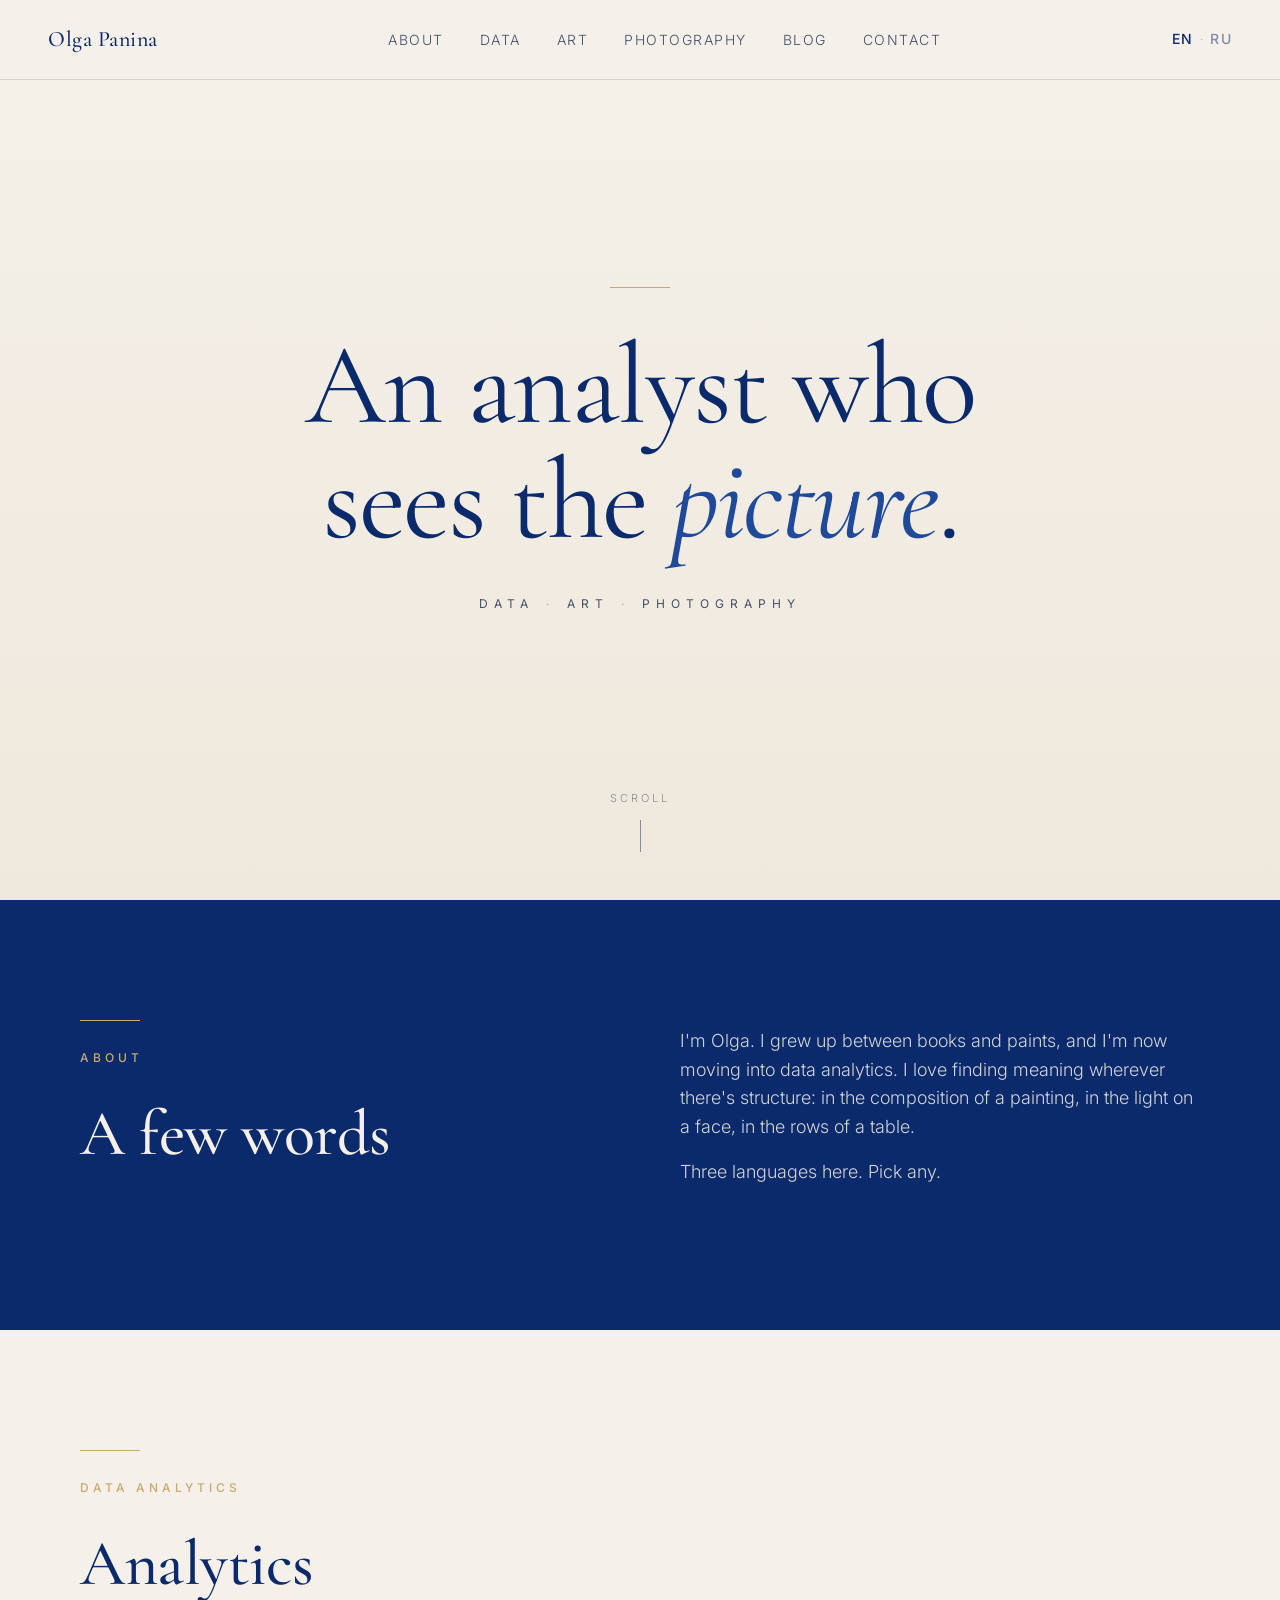
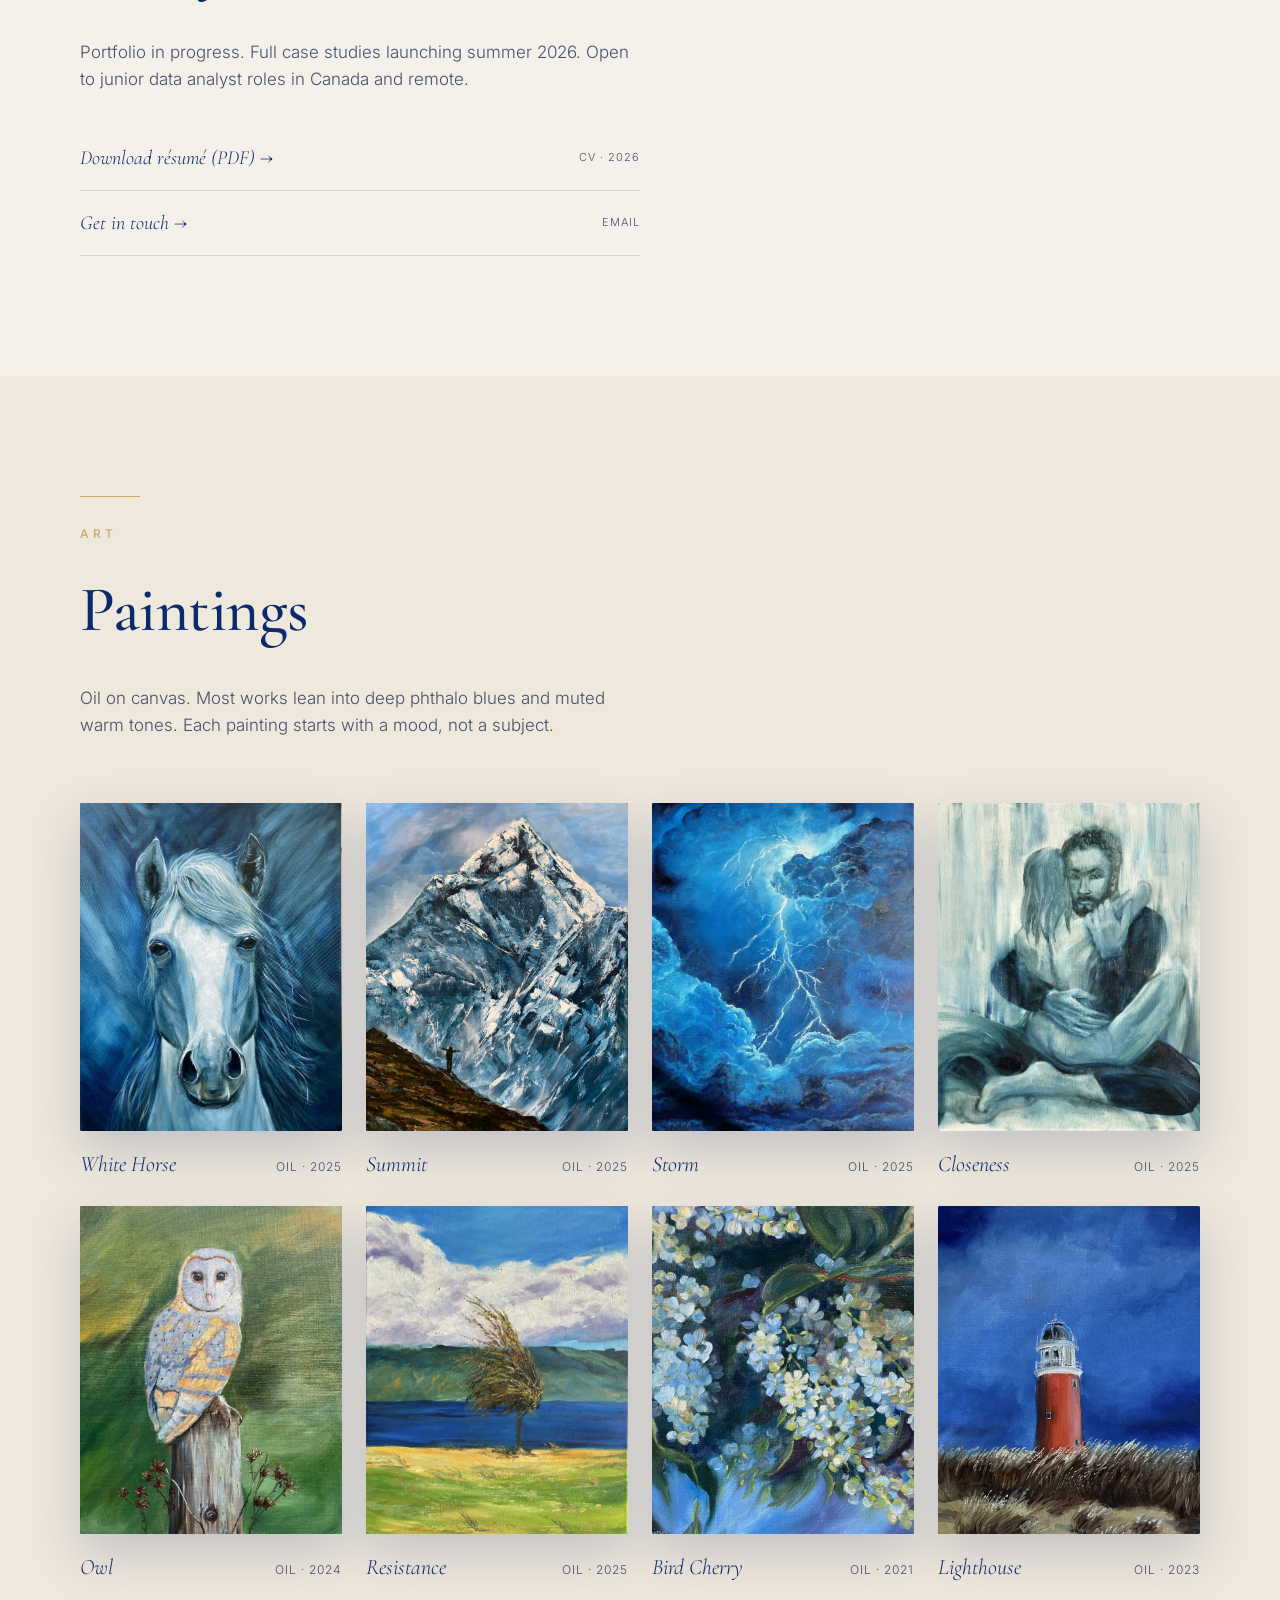
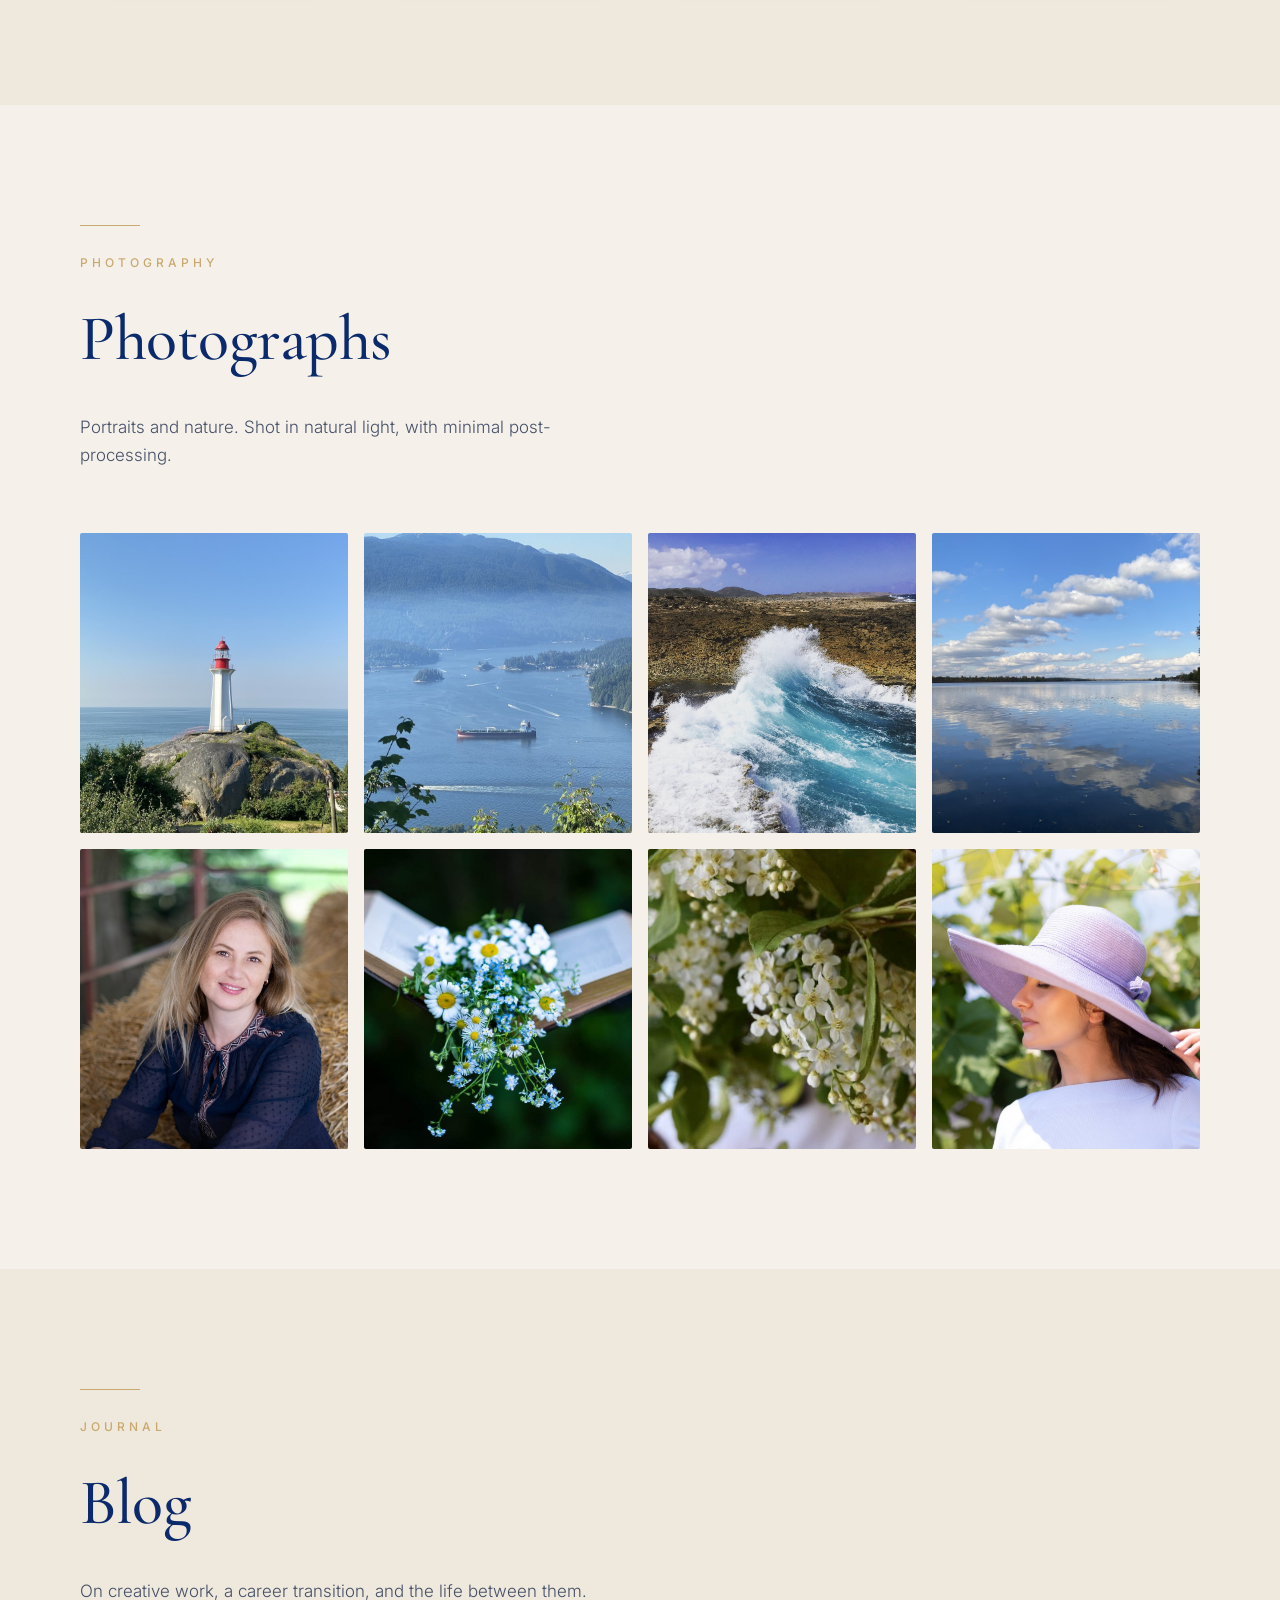
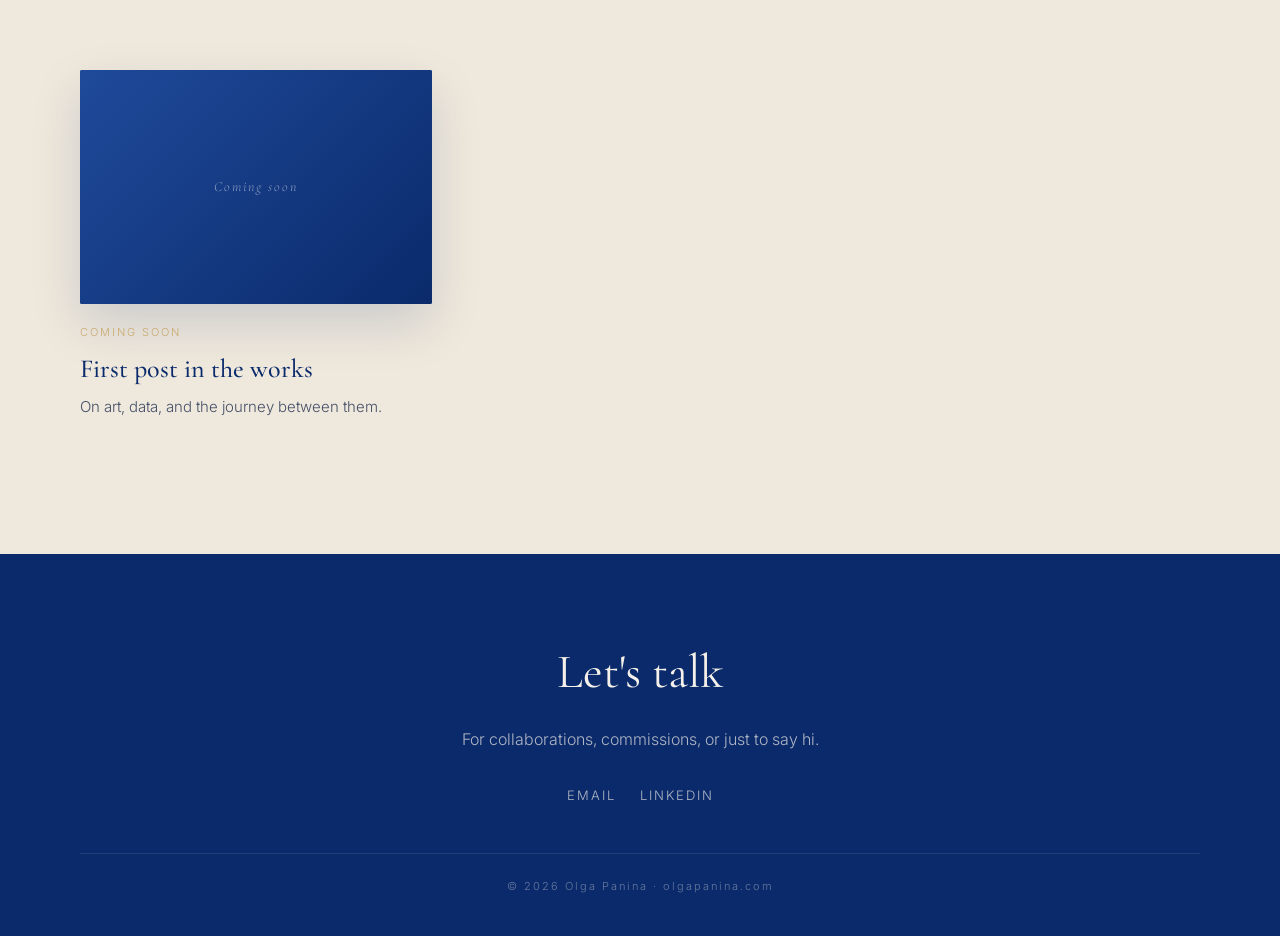
==== commit 9a1c281d: "Extract CSS to styles.css, add blog post template" ====
--- a/index.html
+++ b/index.html
@@ -7,392 +7,7 @@
 <link rel="preconnect" href="https://fonts.googleapis.com">
 <link rel="preconnect" href="https://fonts.gstatic.com" crossorigin>
 <link href="https://fonts.googleapis.com/css2?family=Cormorant+Garamond:ital,wght@0,400;0,500;0,600;1,400&family=Inter:wght@300;400;500;600&display=swap" rel="stylesheet">
-<style>
-  :root {
-    --bg: #f5f1ea;
-    --bg-warm: #efe8dc;
-    --ink: #0e1a2e;
-    --ink-soft: #455068;
-    --blue-deep: #0a2a6b;
-    --blue-mid: #1f4a9a;
-    --blue-pale: #6c8bc4;
-    --accent: #c9a96e;
-    --line: rgba(10, 42, 107, 0.15);
-  }
-  * { box-sizing: border-box; margin: 0; padding: 0; }
-  html { scroll-behavior: smooth; }
-  body {
-    font-family: 'Inter', sans-serif;
-    background: var(--bg);
-    color: var(--ink);
-    line-height: 1.6;
-    font-weight: 300;
-    -webkit-font-smoothing: antialiased;
-  }
-  .serif { font-family: 'Cormorant Garamond', serif; }
-
-  nav {
-    position: fixed;
-    top: 0; left: 0; right: 0;
-    padding: 22px 48px;
-    display: flex;
-    justify-content: space-between;
-    align-items: center;
-    background: rgba(245, 241, 234, 0.85);
-    backdrop-filter: blur(10px);
-    z-index: 100;
-    border-bottom: 1px solid var(--line);
-  }
-  nav .logo {
-    font-family: 'Cormorant Garamond', serif;
-    font-size: 22px;
-    font-weight: 500;
-    letter-spacing: 0.5px;
-    color: var(--blue-deep);
-  }
-  nav ul { display: flex; gap: 36px; list-style: none; }
-  nav a {
-    color: var(--ink-soft);
-    text-decoration: none;
-    font-size: 14px;
-    letter-spacing: 1.5px;
-    text-transform: uppercase;
-    transition: color 0.2s;
-  }
-  nav a:hover { color: var(--blue-deep); }
-  .lang {
-    font-size: 12px;
-    letter-spacing: 1.5px;
-    color: var(--ink-soft);
-  }
-  .lang a { color: var(--blue-deep); font-weight: 500; }
-  .lang span { opacity: 0.4; margin: 0 6px; }
-
-  .hero {
-    min-height: 100vh;
-    display: flex;
-    flex-direction: column;
-    justify-content: center;
-    align-items: center;
-    text-align: center;
-    padding: 140px 80px 80px;
-    background: linear-gradient(180deg, var(--bg) 0%, var(--bg-warm) 100%);
-    position: relative;
-  }
-  .hero-rule {
-    width: 60px;
-    height: 1px;
-    background: var(--accent);
-    margin-bottom: 40px;
-  }
-  .hero h1 {
-    font-family: 'Cormorant Garamond', serif;
-    font-size: clamp(56px, 9vw, 128px);
-    font-weight: 400;
-    line-height: 1.0;
-    color: var(--blue-deep);
-    margin-bottom: 36px;
-    letter-spacing: -2px;
-    max-width: 1100px;
-  }
-  .hero h1 em {
-    font-style: italic;
-    color: var(--blue-mid);
-  }
-  .hero .roles {
-    font-size: 12px;
-    letter-spacing: 6px;
-    text-transform: uppercase;
-    color: var(--ink-soft);
-    margin-bottom: 60px;
-    font-weight: 400;
-  }
-  .hero .roles span { color: var(--accent); margin: 0 12px; }
-  .hero-scroll {
-    position: absolute;
-    bottom: 48px;
-    left: 50%;
-    transform: translateX(-50%);
-    font-size: 11px;
-    letter-spacing: 3px;
-    text-transform: uppercase;
-    color: var(--ink-soft);
-    text-decoration: none;
-    display: flex;
-    flex-direction: column;
-    align-items: center;
-    gap: 12px;
-    opacity: 0.6;
-    transition: opacity 0.3s;
-  }
-  .hero-scroll:hover { opacity: 1; }
-  .hero-scroll::after {
-    content: '';
-    width: 1px;
-    height: 32px;
-    background: var(--ink-soft);
-  }
-
-  section { padding: 120px 80px; }
-  .section-label {
-    font-size: 12px;
-    letter-spacing: 4px;
-    text-transform: uppercase;
-    color: var(--accent);
-    margin-bottom: 16px;
-    font-weight: 500;
-    position: relative;
-    padding-top: 28px;
-  }
-  .section-label::before {
-    content: '';
-    position: absolute;
-    top: 0;
-    left: 0;
-    width: 60px;
-    height: 1px;
-    background: var(--accent);
-  }
-  .section-title {
-    font-family: 'Cormorant Garamond', serif;
-    font-size: clamp(36px, 5vw, 64px);
-    font-weight: 500;
-    color: var(--blue-deep);
-    margin-bottom: 24px;
-    letter-spacing: -0.5px;
-  }
-  .section-intro {
-    max-width: 560px;
-    color: var(--ink-soft);
-    font-size: 17px;
-    margin-bottom: 64px;
-  }
-
-  .about {
-    background: var(--blue-deep);
-    color: var(--bg);
-    display: grid;
-    grid-template-columns: 1fr 1fr;
-    gap: 80px;
-    align-items: center;
-  }
-  .about .section-label { color: var(--accent); }
-  .about .section-title { color: var(--bg); }
-  .about p {
-    font-size: 18px;
-    color: rgba(245, 241, 234, 0.85);
-    margin-bottom: 16px;
-  }
-
-  .data {
-    background: var(--bg);
-    max-width: 720px;
-  }
-  .data-links {
-    list-style: none;
-    margin-top: 32px;
-  }
-  .data-links li {
-    padding: 16px 0;
-    border-bottom: 1px solid var(--line);
-    display: flex;
-    justify-content: space-between;
-    align-items: center;
-  }
-  .data-links a {
-    color: var(--blue-deep);
-    text-decoration: none;
-    font-family: 'Cormorant Garamond', serif;
-    font-size: 20px;
-    font-style: italic;
-  }
-  .data-links .tag {
-    font-size: 11px;
-    letter-spacing: 1px;
-    text-transform: uppercase;
-    color: var(--ink-soft);
-  }
-
-  .art { background: var(--bg-warm); }
-  .gallery-grid {
-    display: grid;
-    grid-template-columns: repeat(4, 1fr);
-    gap: 24px;
-  }
-  .artwork {
-    cursor: pointer;
-    transition: transform 0.4s;
-  }
-  .artwork:hover { transform: translateY(-6px); }
-  .artwork-frame {
-    aspect-ratio: 4/5;
-    background: var(--blue-deep);
-    border-radius: 2px;
-    margin-bottom: 16px;
-    position: relative;
-    overflow: hidden;
-    box-shadow: 0 20px 50px rgba(10, 42, 107, 0.2);
-  }
-  .artwork-frame img {
-    width: 100%;
-    height: 100%;
-    object-fit: cover;
-    display: block;
-    transition: transform 0.6s;
-  }
-  .artwork:hover .artwork-frame img { transform: scale(1.03); }
-  .artwork-meta {
-    display: flex;
-    justify-content: space-between;
-    align-items: baseline;
-  }
-  .artwork-title {
-    font-family: 'Cormorant Garamond', serif;
-    font-size: 22px;
-    font-style: italic;
-    color: var(--blue-deep);
-  }
-  .artwork-info {
-    font-size: 12px;
-    color: var(--ink-soft);
-    letter-spacing: 1px;
-    text-transform: uppercase;
-  }
-
-  .photo { background: var(--bg); }
-  .photo-grid {
-    display: grid;
-    grid-template-columns: repeat(4, 1fr);
-    grid-template-rows: 300px 300px;
-    gap: 16px;
-  }
-  .photo-tile {
-    background: var(--blue-deep);
-    border-radius: 2px;
-    overflow: hidden;
-    cursor: pointer;
-    transition: transform 0.4s;
-    position: relative;
-  }
-  .photo-tile:hover { transform: scale(1.01); }
-  .photo-tile img {
-    width: 100%;
-    height: 100%;
-    object-fit: cover;
-    display: block;
-    transition: transform 0.6s;
-  }
-  .photo-tile:hover img { transform: scale(1.04); }
-
-  .blog { background: var(--bg-warm); }
-  .blog-grid {
-    display: grid;
-    grid-template-columns: repeat(2, 1fr);
-    gap: 48px;
-  }
-  .post {
-    border-top: 1px solid var(--line);
-    padding-top: 24px;
-    cursor: pointer;
-  }
-  .post-date {
-    font-size: 12px;
-    letter-spacing: 2px;
-    text-transform: uppercase;
-    color: var(--accent);
-    margin-bottom: 12px;
-  }
-  .post-title {
-    font-family: 'Cormorant Garamond', serif;
-    font-size: 28px;
-    color: var(--blue-deep);
-    margin-bottom: 12px;
-    line-height: 1.2;
-  }
-  .post-excerpt {
-    color: var(--ink-soft);
-    font-size: 15px;
-    margin-bottom: 16px;
-  }
-  .post-read {
-    font-size: 12px;
-    letter-spacing: 2px;
-    text-transform: uppercase;
-    color: var(--blue-deep);
-  }
-  .post-full {
-    grid-column: 1 / -1;
-    max-width: 720px;
-    margin: 0 auto;
-    cursor: default;
-  }
-  .post-full .post-title {
-    font-size: 40px;
-    margin-bottom: 32px;
-  }
-  .post-body p {
-    color: var(--ink-soft);
-    font-size: 17px;
-    line-height: 1.7;
-    margin-bottom: 20px;
-  }
-  .post-body img {
-    width: 100%;
-    height: auto;
-    margin: 32px 0;
-    border-radius: 2px;
-    box-shadow: 0 20px 50px rgba(10, 42, 107, 0.15);
-  }
-
-  footer {
-    background: var(--blue-deep);
-    color: var(--bg);
-    padding: 80px 80px 40px;
-    text-align: center;
-  }
-  footer h2 {
-    font-family: 'Cormorant Garamond', serif;
-    font-size: 48px;
-    margin-bottom: 16px;
-    font-weight: 400;
-  }
-  footer p { color: rgba(245, 241, 234, 0.7); margin-bottom: 32px; }
-  .social {
-    display: flex;
-    justify-content: center;
-    gap: 24px;
-    margin-bottom: 48px;
-  }
-  .social a {
-    color: rgba(245, 241, 234, 0.7);
-    text-decoration: none;
-    font-size: 13px;
-    letter-spacing: 2px;
-    text-transform: uppercase;
-    transition: color 0.2s;
-  }
-  .social a:hover { color: var(--accent); }
-  .copyright {
-    font-size: 11px;
-    letter-spacing: 2px;
-    color: rgba(245, 241, 234, 0.4);
-    border-top: 1px solid rgba(245, 241, 234, 0.1);
-    padding-top: 24px;
-  }
-
-  @media (max-width: 900px) {
-    nav { padding: 16px 24px; }
-    nav ul { display: none; }
-    .about { grid-template-columns: 1fr; gap: 48px; padding-left: 24px; padding-right: 24px; }
-    .hero { padding-left: 24px; padding-right: 24px; }
-    section { padding: 80px 24px; }
-    .gallery-grid { grid-template-columns: 1fr 1fr; gap: 16px; }
-    .photo-grid { grid-template-columns: 1fr 1fr; grid-template-rows: repeat(4, 200px); }
-    .blog-grid { grid-template-columns: 1fr; }
-    footer { padding: 60px 24px 32px; }
-    footer h2 { font-size: 32px; }
-  }
-</style>
+<link rel="stylesheet" href="styles.css">
 </head>
 <body>
 
@@ -525,10 +140,13 @@
   <p class="section-intro">On creative work, a career transition, and the life between them.</p>
 
   <div class="blog-grid">
-    <article class="post">
+    <article class="post-card" style="cursor: default;">
+      <div class="post-cover">
+        <div class="post-cover-empty">Coming soon</div>
+      </div>
       <div class="post-date">Coming soon</div>
       <h3 class="post-title">First post in the works</h3>
-      <p class="post-excerpt">On art, data, and the journey between them. Stay tuned.</p>
+      <p class="post-excerpt">On art, data, and the journey between them.</p>
     </article>
   </div>
 </section>
--- a/styles.css
+++ b/styles.css
@@ -0,0 +1,423 @@
+/*
+  Olga Panina — site styles.
+  Shared between index.html and posts/*.html
+*/
+
+:root {
+    --bg: #f5f1ea;
+    --bg-warm: #efe8dc;
+    --ink: #0e1a2e;
+    --ink-soft: #455068;
+    --blue-deep: #0a2a6b;
+    --blue-mid: #1f4a9a;
+    --blue-pale: #6c8bc4;
+    --accent: #c9a96e;
+    --line: rgba(10, 42, 107, 0.15);
+  }
+  * { box-sizing: border-box; margin: 0; padding: 0; }
+  html { scroll-behavior: smooth; }
+  body {
+    font-family: 'Inter', sans-serif;
+    background: var(--bg);
+    color: var(--ink);
+    line-height: 1.6;
+    font-weight: 300;
+    -webkit-font-smoothing: antialiased;
+  }
+  .serif { font-family: 'Cormorant Garamond', serif; }
+
+  nav {
+    position: fixed;
+    top: 0; left: 0; right: 0;
+    padding: 22px 48px;
+    display: flex;
+    justify-content: space-between;
+    align-items: center;
+    background: rgba(245, 241, 234, 0.85);
+    backdrop-filter: blur(10px);
+    z-index: 100;
+    border-bottom: 1px solid var(--line);
+  }
+  nav .logo {
+    font-family: 'Cormorant Garamond', serif;
+    font-size: 22px;
+    font-weight: 500;
+    letter-spacing: 0.5px;
+    color: var(--blue-deep);
+  }
+  nav ul { display: flex; gap: 36px; list-style: none; }
+  nav a {
+    color: var(--ink-soft);
+    text-decoration: none;
+    font-size: 14px;
+    letter-spacing: 1.5px;
+    text-transform: uppercase;
+    transition: color 0.2s;
+  }
+  nav a:hover { color: var(--blue-deep); }
+  .lang {
+    font-size: 12px;
+    letter-spacing: 1.5px;
+    color: var(--ink-soft);
+  }
+  .lang a { color: var(--blue-deep); font-weight: 500; }
+  .lang span { opacity: 0.4; margin: 0 6px; }
+
+  .hero {
+    min-height: 100vh;
+    display: flex;
+    flex-direction: column;
+    justify-content: center;
+    align-items: center;
+    text-align: center;
+    padding: 140px 80px 80px;
+    background: linear-gradient(180deg, var(--bg) 0%, var(--bg-warm) 100%);
+    position: relative;
+  }
+  .hero-rule {
+    width: 60px;
+    height: 1px;
+    background: var(--accent);
+    margin-bottom: 40px;
+  }
+  .hero h1 {
+    font-family: 'Cormorant Garamond', serif;
+    font-size: clamp(56px, 9vw, 128px);
+    font-weight: 400;
+    line-height: 1.0;
+    color: var(--blue-deep);
+    margin-bottom: 36px;
+    letter-spacing: -2px;
+    max-width: 1100px;
+  }
+  .hero h1 em {
+    font-style: italic;
+    color: var(--blue-mid);
+  }
+  .hero .roles {
+    font-size: 12px;
+    letter-spacing: 6px;
+    text-transform: uppercase;
+    color: var(--ink-soft);
+    margin-bottom: 60px;
+    font-weight: 400;
+  }
+  .hero .roles span { color: var(--accent); margin: 0 12px; }
+  .hero-scroll {
+    position: absolute;
+    bottom: 48px;
+    left: 50%;
+    transform: translateX(-50%);
+    font-size: 11px;
+    letter-spacing: 3px;
+    text-transform: uppercase;
+    color: var(--ink-soft);
+    text-decoration: none;
+    display: flex;
+    flex-direction: column;
+    align-items: center;
+    gap: 12px;
+    opacity: 0.6;
+    transition: opacity 0.3s;
+  }
+  .hero-scroll:hover { opacity: 1; }
+  .hero-scroll::after {
+    content: '';
+    width: 1px;
+    height: 32px;
+    background: var(--ink-soft);
+  }
+
+  section { padding: 120px 80px; }
+  .section-label {
+    font-size: 12px;
+    letter-spacing: 4px;
+    text-transform: uppercase;
+    color: var(--accent);
+    margin-bottom: 16px;
+    font-weight: 500;
+    position: relative;
+    padding-top: 28px;
+  }
+  .section-label::before {
+    content: '';
+    position: absolute;
+    top: 0;
+    left: 0;
+    width: 60px;
+    height: 1px;
+    background: var(--accent);
+  }
+  .section-title {
+    font-family: 'Cormorant Garamond', serif;
+    font-size: clamp(36px, 5vw, 64px);
+    font-weight: 500;
+    color: var(--blue-deep);
+    margin-bottom: 24px;
+    letter-spacing: -0.5px;
+  }
+  .section-intro {
+    max-width: 560px;
+    color: var(--ink-soft);
+    font-size: 17px;
+    margin-bottom: 64px;
+  }
+
+  .about {
+    background: var(--blue-deep);
+    color: var(--bg);
+    display: grid;
+    grid-template-columns: 1fr 1fr;
+    gap: 80px;
+    align-items: center;
+  }
+  .about .section-label { color: var(--accent); }
+  .about .section-title { color: var(--bg); }
+  .about p {
+    font-size: 18px;
+    color: rgba(245, 241, 234, 0.85);
+    margin-bottom: 16px;
+  }
+
+  .data {
+    background: var(--bg);
+    max-width: 720px;
+  }
+  .data-links {
+    list-style: none;
+    margin-top: 32px;
+  }
+  .data-links li {
+    padding: 16px 0;
+    border-bottom: 1px solid var(--line);
+    display: flex;
+    justify-content: space-between;
+    align-items: center;
+  }
+  .data-links a {
+    color: var(--blue-deep);
+    text-decoration: none;
+    font-family: 'Cormorant Garamond', serif;
+    font-size: 20px;
+    font-style: italic;
+  }
+  .data-links .tag {
+    font-size: 11px;
+    letter-spacing: 1px;
+    text-transform: uppercase;
+    color: var(--ink-soft);
+  }
+
+  .art { background: var(--bg-warm); }
+  .gallery-grid {
+    display: grid;
+    grid-template-columns: repeat(4, 1fr);
+    gap: 24px;
+  }
+  .artwork {
+    cursor: pointer;
+    transition: transform 0.4s;
+  }
+  .artwork:hover { transform: translateY(-6px); }
+  .artwork-frame {
+    aspect-ratio: 4/5;
+    background: var(--blue-deep);
+    border-radius: 2px;
+    margin-bottom: 16px;
+    position: relative;
+    overflow: hidden;
+    box-shadow: 0 20px 50px rgba(10, 42, 107, 0.2);
+  }
+  .artwork-frame img {
+    width: 100%;
+    height: 100%;
+    object-fit: cover;
+    display: block;
+    transition: transform 0.6s;
+  }
+  .artwork:hover .artwork-frame img { transform: scale(1.03); }
+  .artwork-meta {
+    display: flex;
+    justify-content: space-between;
+    align-items: baseline;
+  }
+  .artwork-title {
+    font-family: 'Cormorant Garamond', serif;
+    font-size: 22px;
+    font-style: italic;
+    color: var(--blue-deep);
+  }
+  .artwork-info {
+    font-size: 12px;
+    color: var(--ink-soft);
+    letter-spacing: 1px;
+    text-transform: uppercase;
+  }
+
+  .photo { background: var(--bg); }
+  .photo-grid {
+    display: grid;
+    grid-template-columns: repeat(4, 1fr);
+    grid-template-rows: 300px 300px;
+    gap: 16px;
+  }
+  .photo-tile {
+    background: var(--blue-deep);
+    border-radius: 2px;
+    overflow: hidden;
+    cursor: pointer;
+    transition: transform 0.4s;
+    position: relative;
+  }
+  .photo-tile:hover { transform: scale(1.01); }
+  .photo-tile img {
+    width: 100%;
+    height: 100%;
+    object-fit: cover;
+    display: block;
+    transition: transform 0.6s;
+  }
+  .photo-tile:hover img { transform: scale(1.04); }
+
+  .blog { background: var(--bg-warm); }
+  .blog-grid {
+    display: grid;
+    grid-template-columns: repeat(3, 1fr);
+    gap: 32px;
+  }
+  .post-card {
+    display: block;
+    text-decoration: none;
+    color: inherit;
+    transition: transform 0.4s;
+  }
+  .post-card:hover { transform: translateY(-6px); }
+  .post-cover {
+    aspect-ratio: 3/2;
+    background: var(--blue-deep);
+    border-radius: 2px;
+    margin-bottom: 20px;
+    overflow: hidden;
+    box-shadow: 0 20px 50px rgba(10, 42, 107, 0.15);
+  }
+  .post-cover img {
+    width: 100%;
+    height: 100%;
+    object-fit: cover;
+    display: block;
+    transition: transform 0.6s;
+  }
+  .post-card:hover .post-cover img { transform: scale(1.04); }
+  .post-cover-empty {
+    width: 100%;
+    height: 100%;
+    background: linear-gradient(135deg, var(--blue-mid), var(--blue-deep));
+    display: flex;
+    align-items: center;
+    justify-content: center;
+    color: rgba(255, 255, 255, 0.5);
+    font-family: 'Cormorant Garamond', serif;
+    font-style: italic;
+    font-size: 14px;
+    letter-spacing: 2px;
+  }
+  .post-date {
+    font-size: 11px;
+    letter-spacing: 2px;
+    text-transform: uppercase;
+    color: var(--accent);
+    margin-bottom: 12px;
+  }
+  .post-title {
+    font-family: 'Cormorant Garamond', serif;
+    font-size: 26px;
+    color: var(--blue-deep);
+    margin-bottom: 12px;
+    line-height: 1.15;
+    font-weight: 500;
+  }
+  .post-excerpt {
+    color: var(--ink-soft);
+    font-size: 15px;
+    line-height: 1.5;
+    margin-bottom: 16px;
+  }
+  .post-read {
+    font-size: 11px;
+    letter-spacing: 2px;
+    text-transform: uppercase;
+    color: var(--blue-deep);
+    font-weight: 500;
+  }
+  .post-full {
+    grid-column: 1 / -1;
+    max-width: 720px;
+    margin: 0 auto;
+    cursor: default;
+  }
+  .post-full .post-title {
+    font-size: 40px;
+    margin-bottom: 32px;
+  }
+  .post-body p {
+    color: var(--ink-soft);
+    font-size: 17px;
+    line-height: 1.7;
+    margin-bottom: 20px;
+  }
+  .post-body img {
+    width: 100%;
+    height: auto;
+    margin: 32px 0;
+    border-radius: 2px;
+    box-shadow: 0 20px 50px rgba(10, 42, 107, 0.15);
+  }
+
+  footer {
+    background: var(--blue-deep);
+    color: var(--bg);
+    padding: 80px 80px 40px;
+    text-align: center;
+  }
+  footer h2 {
+    font-family: 'Cormorant Garamond', serif;
+    font-size: 48px;
+    margin-bottom: 16px;
+    font-weight: 400;
+  }
+  footer p { color: rgba(245, 241, 234, 0.7); margin-bottom: 32px; }
+  .social {
+    display: flex;
+    justify-content: center;
+    gap: 24px;
+    margin-bottom: 48px;
+  }
+  .social a {
+    color: rgba(245, 241, 234, 0.7);
+    text-decoration: none;
+    font-size: 13px;
+    letter-spacing: 2px;
+    text-transform: uppercase;
+    transition: color 0.2s;
+  }
+  .social a:hover { color: var(--accent); }
+  .copyright {
+    font-size: 11px;
+    letter-spacing: 2px;
+    color: rgba(245, 241, 234, 0.4);
+    border-top: 1px solid rgba(245, 241, 234, 0.1);
+    padding-top: 24px;
+  }
+
+  @media (max-width: 900px) {
+    nav { padding: 16px 24px; }
+    nav ul { display: none; }
+    .about { grid-template-columns: 1fr; gap: 48px; padding-left: 24px; padding-right: 24px; }
+    .hero { padding-left: 24px; padding-right: 24px; }
+    section { padding: 80px 24px; }
+    .gallery-grid { grid-template-columns: 1fr 1fr; gap: 16px; }
+    .photo-grid { grid-template-columns: 1fr 1fr; grid-template-rows: repeat(4, 200px); }
+    .blog-grid { grid-template-columns: 1fr; }
+    footer { padding: 60px 24px 32px; }
+    footer h2 { font-size: 32px; }
+  }
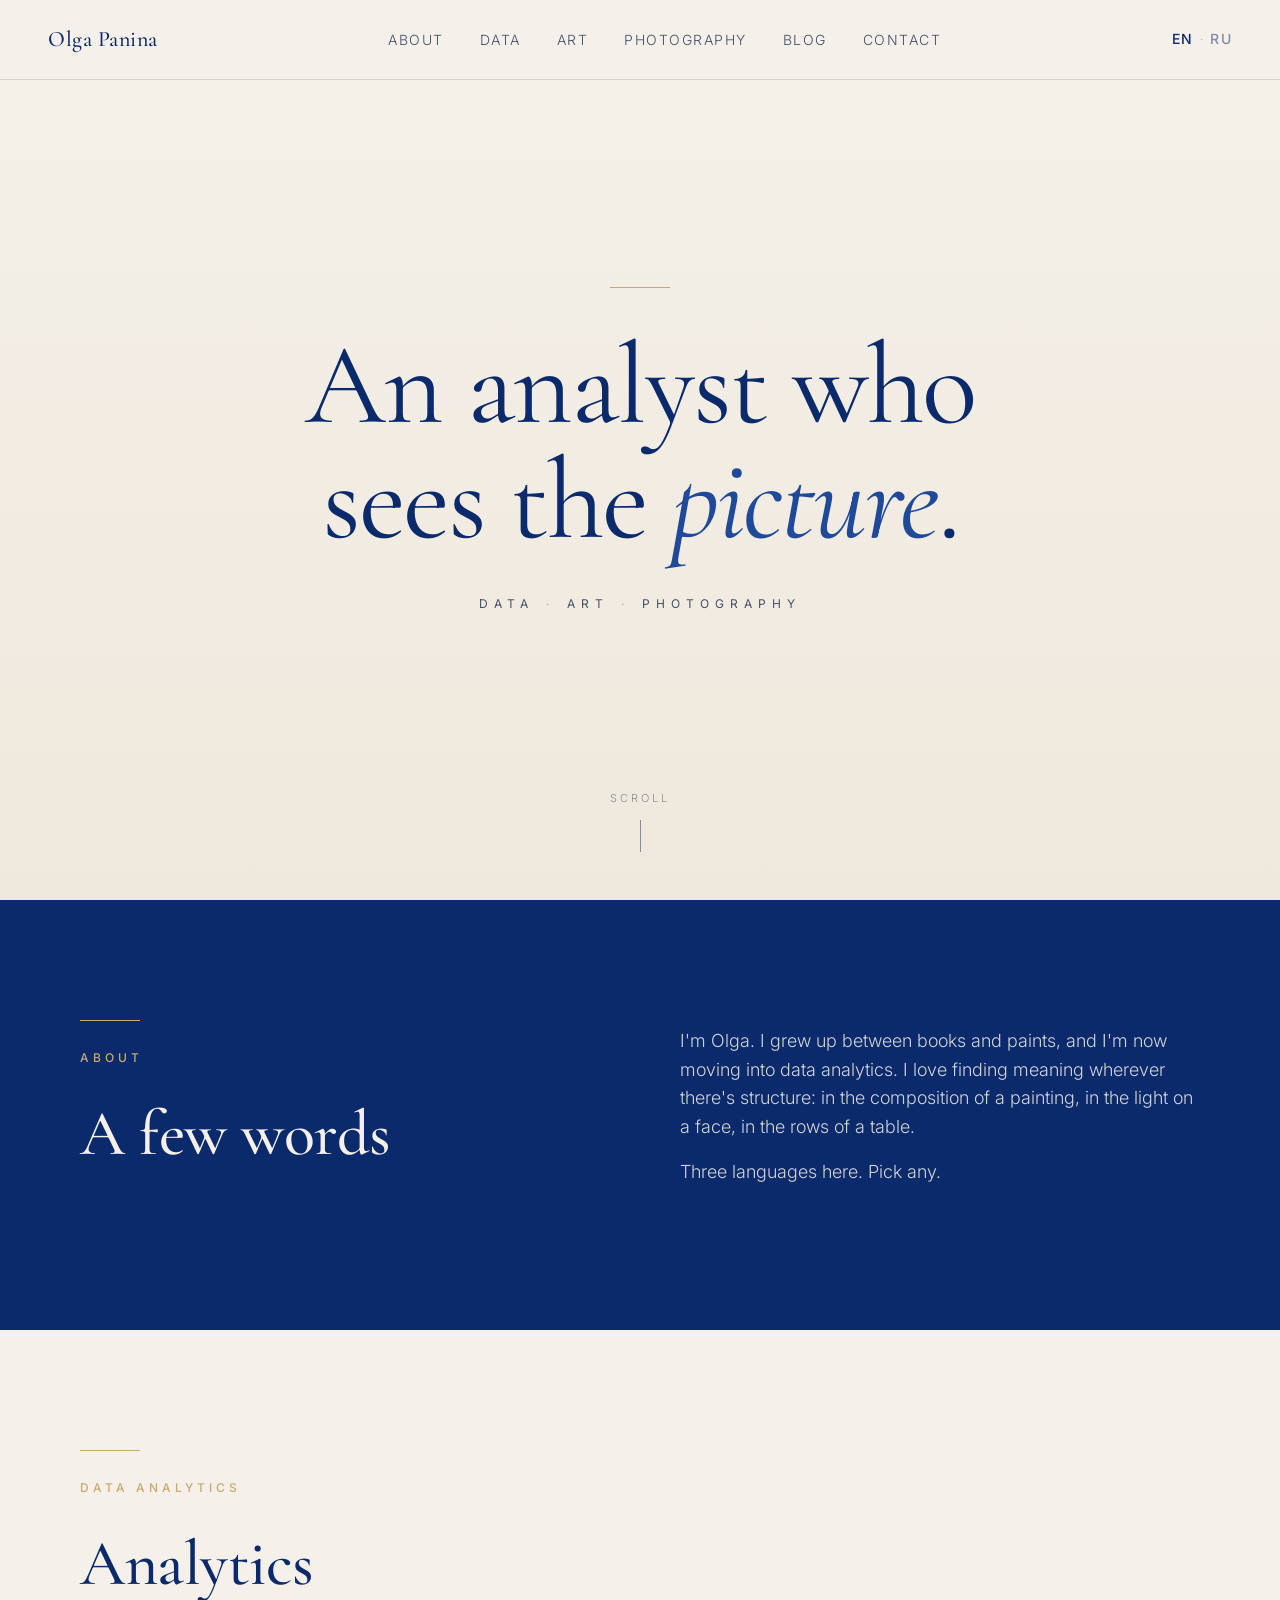
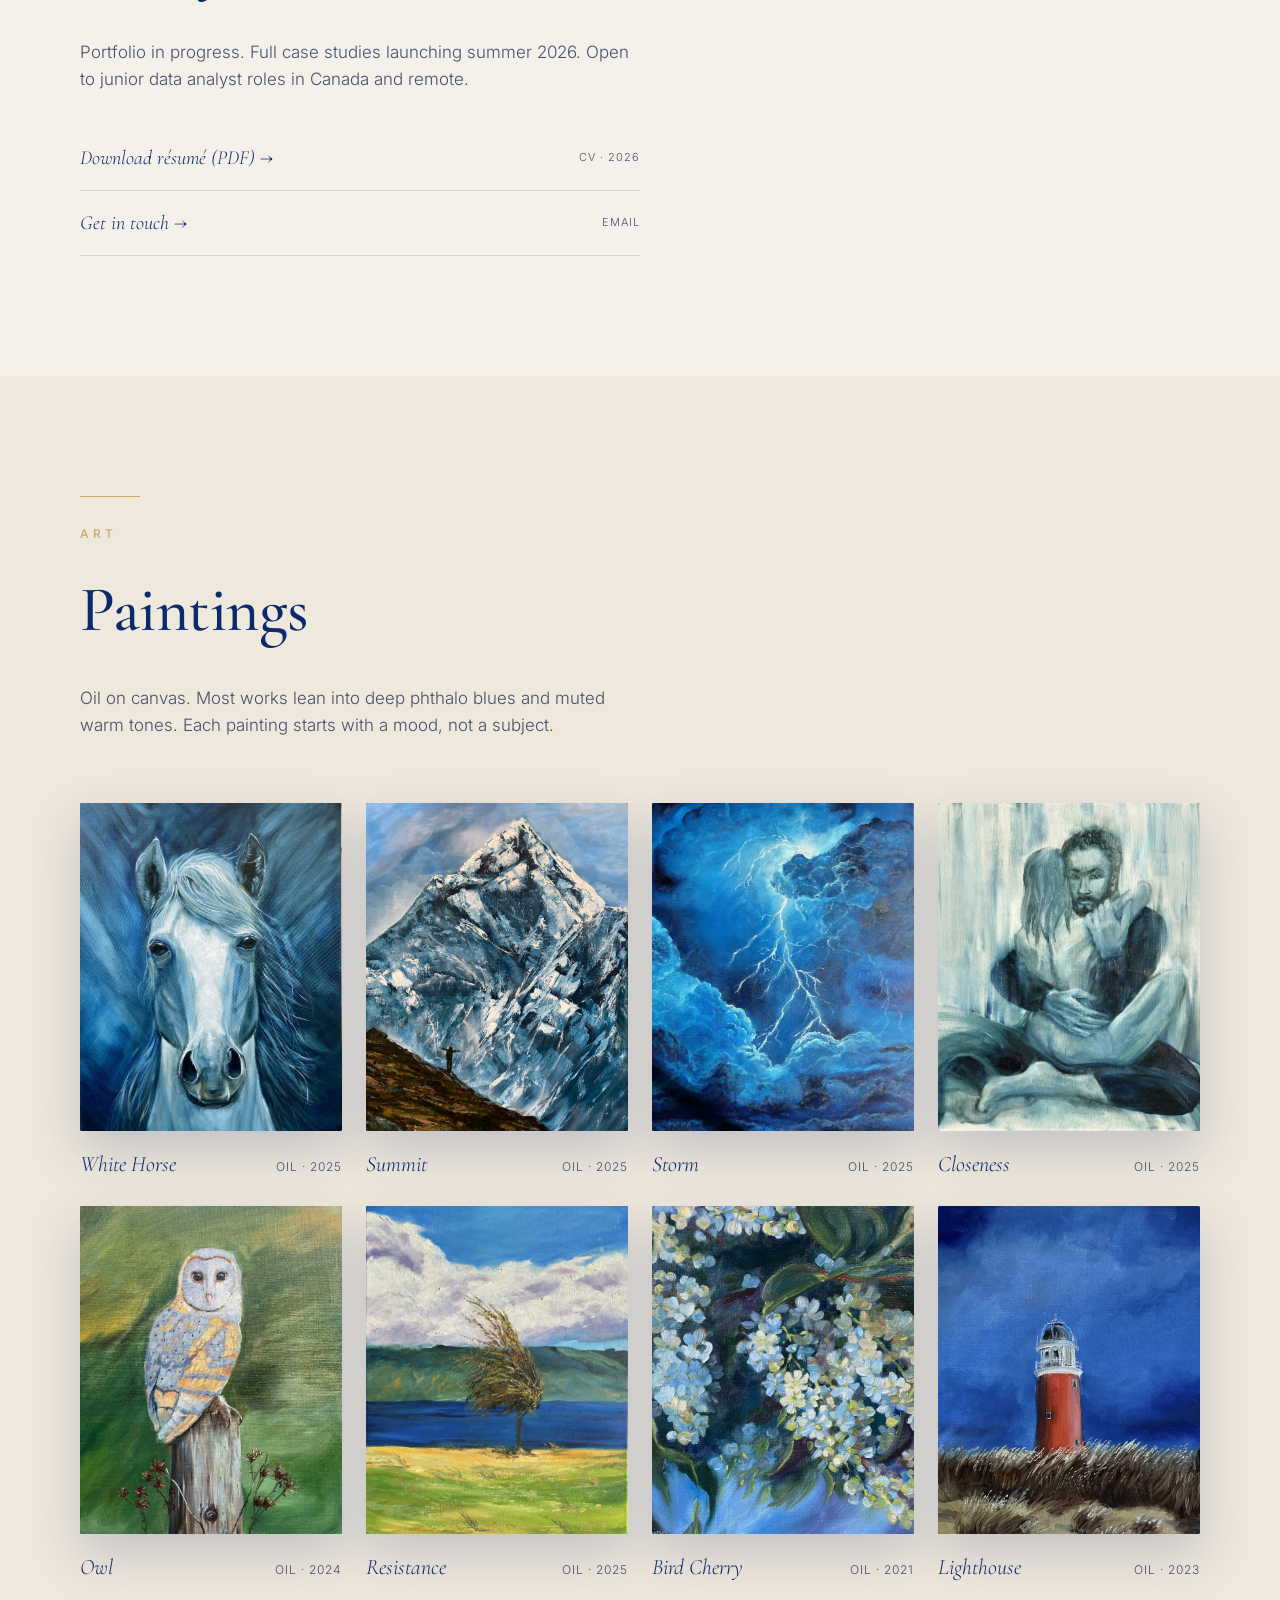
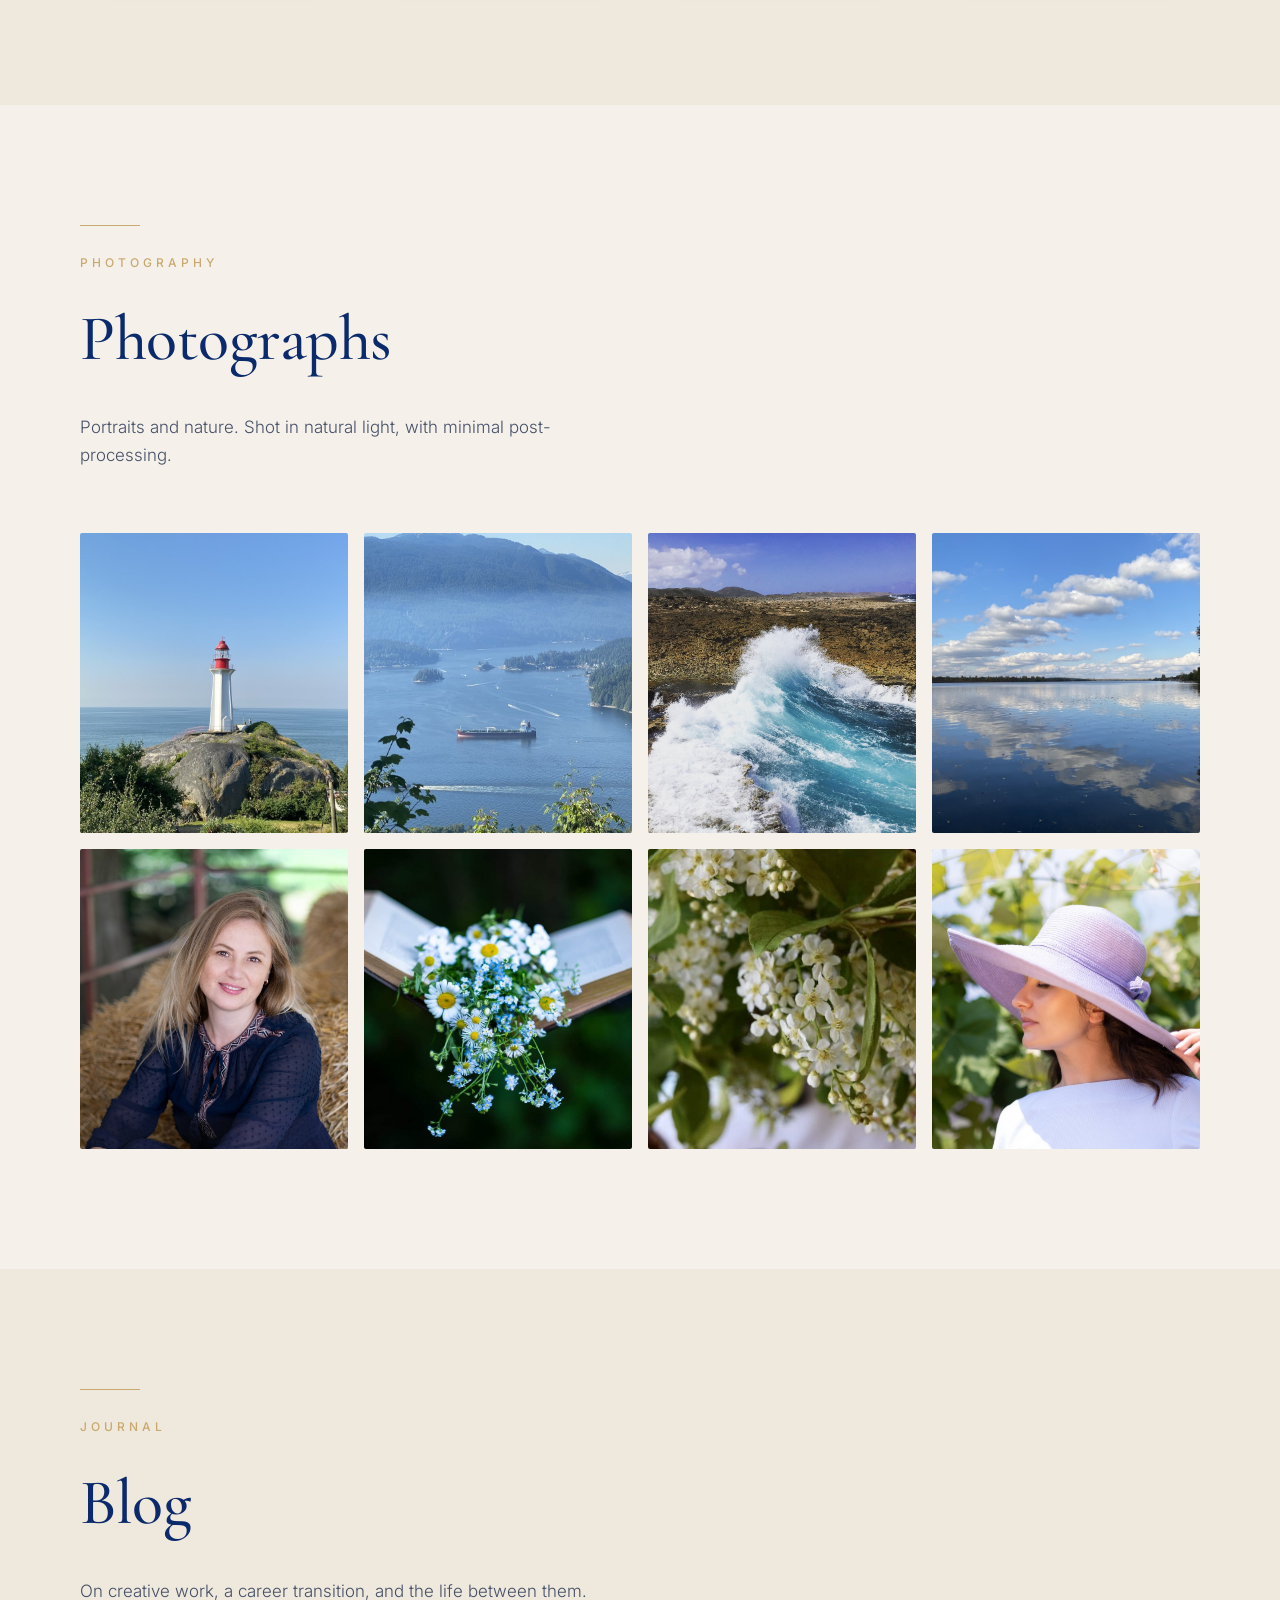
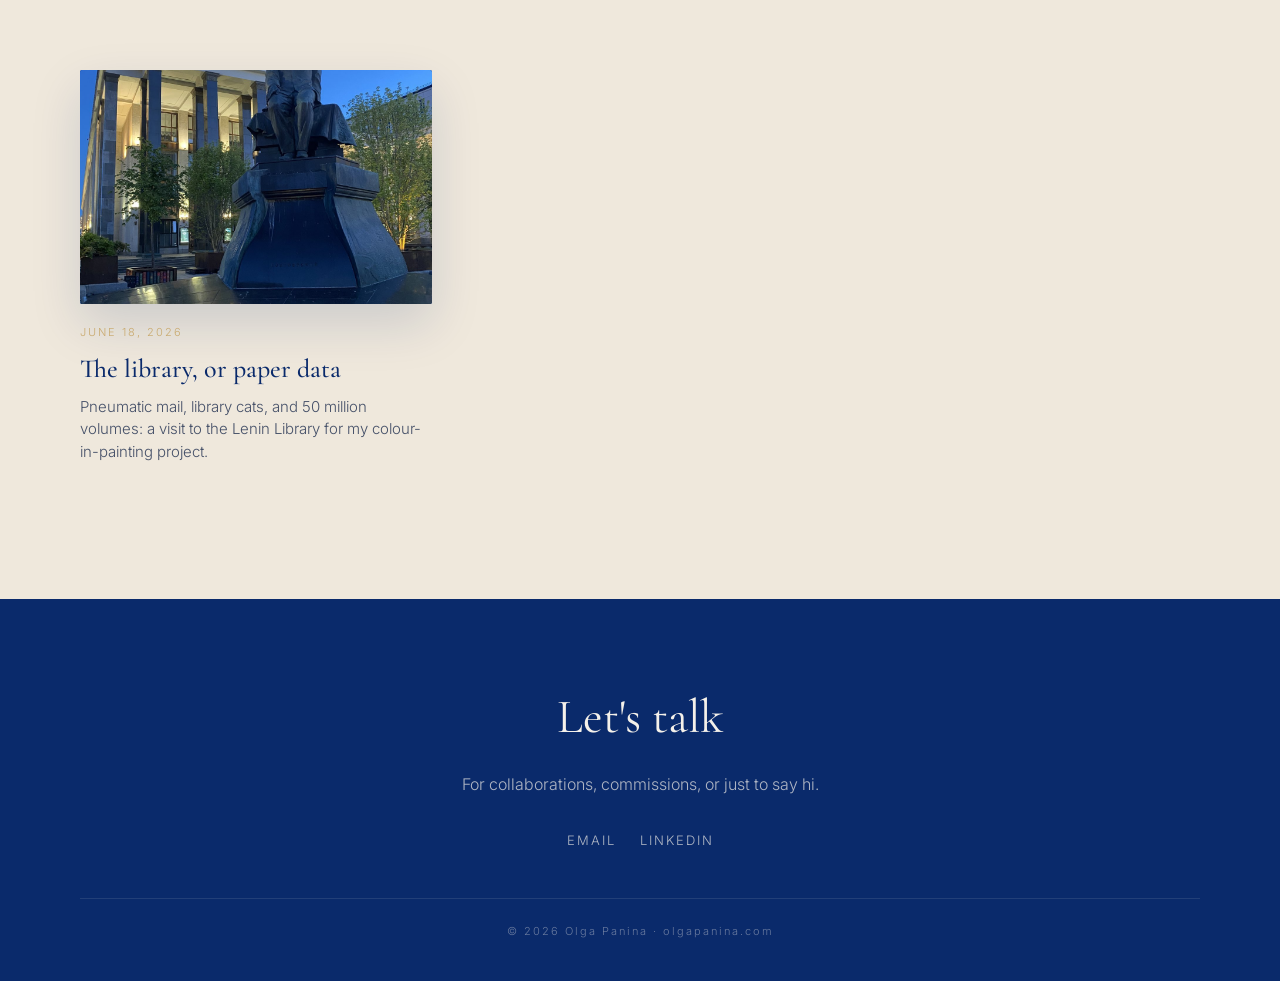
==== commit c20e3423: "Added link to library blogpost" ====
--- a/index.html
+++ b/index.html
@@ -140,14 +140,14 @@
   <p class="section-intro">On creative work, a career transition, and the life between them.</p>
 
   <div class="blog-grid">
-    <article class="post-card" style="cursor: default;">
+    <a href="posts/library-or-paper-data.html" class="post-card">
       <div class="post-cover">
-        <div class="post-cover-empty">Coming soon</div>
+        <img src="images/blog/library.jpg" alt="The library, or paper data">
       </div>
-      <div class="post-date">Coming soon</div>
-      <h3 class="post-title">First post in the works</h3>
-      <p class="post-excerpt">On art, data, and the journey between them.</p>
-    </article>
+      <div class="post-date">June 18, 2026</div>
+      <h3 class="post-title">The library, or paper data</h3>
+      <p class="post-excerpt">Pneumatic mail, library cats, and 50 million volumes: a visit to the Lenin Library for my colour-in-painting project.</p>
+    </a>
   </div>
 </section>
 
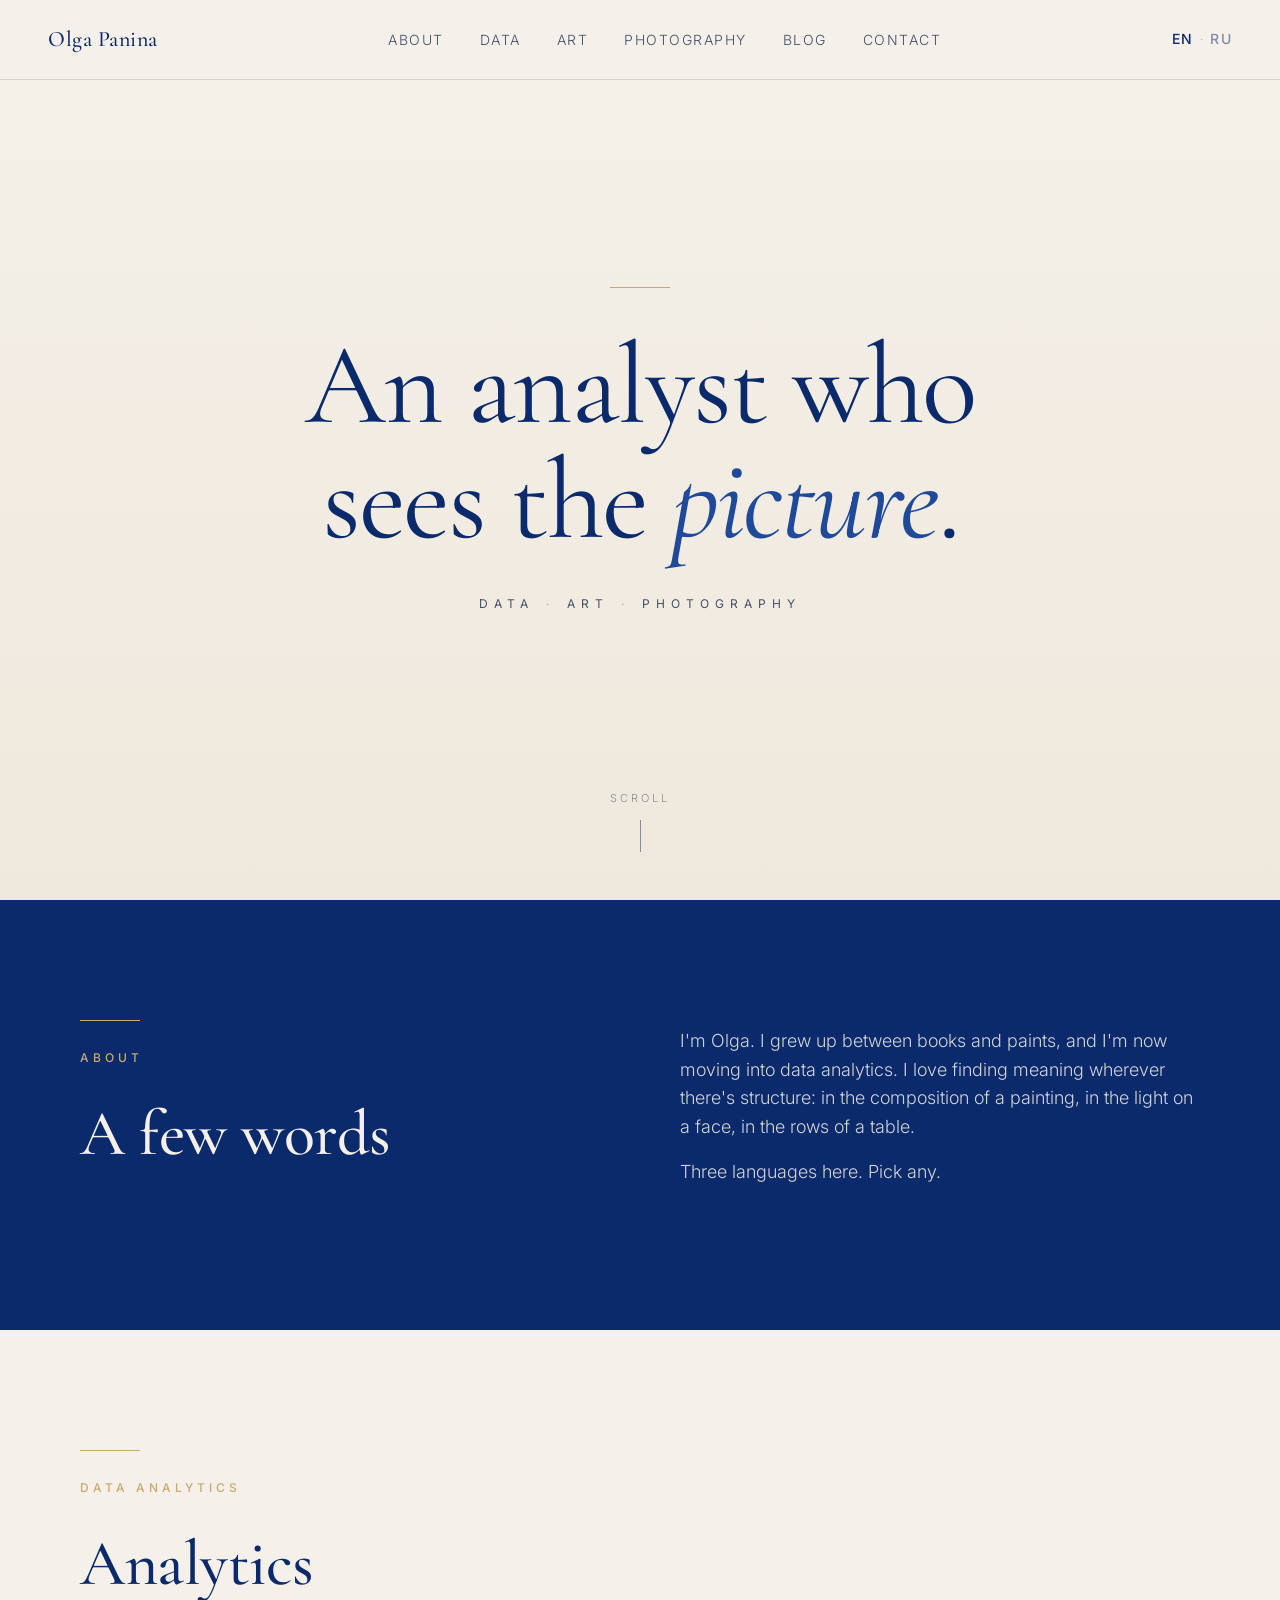
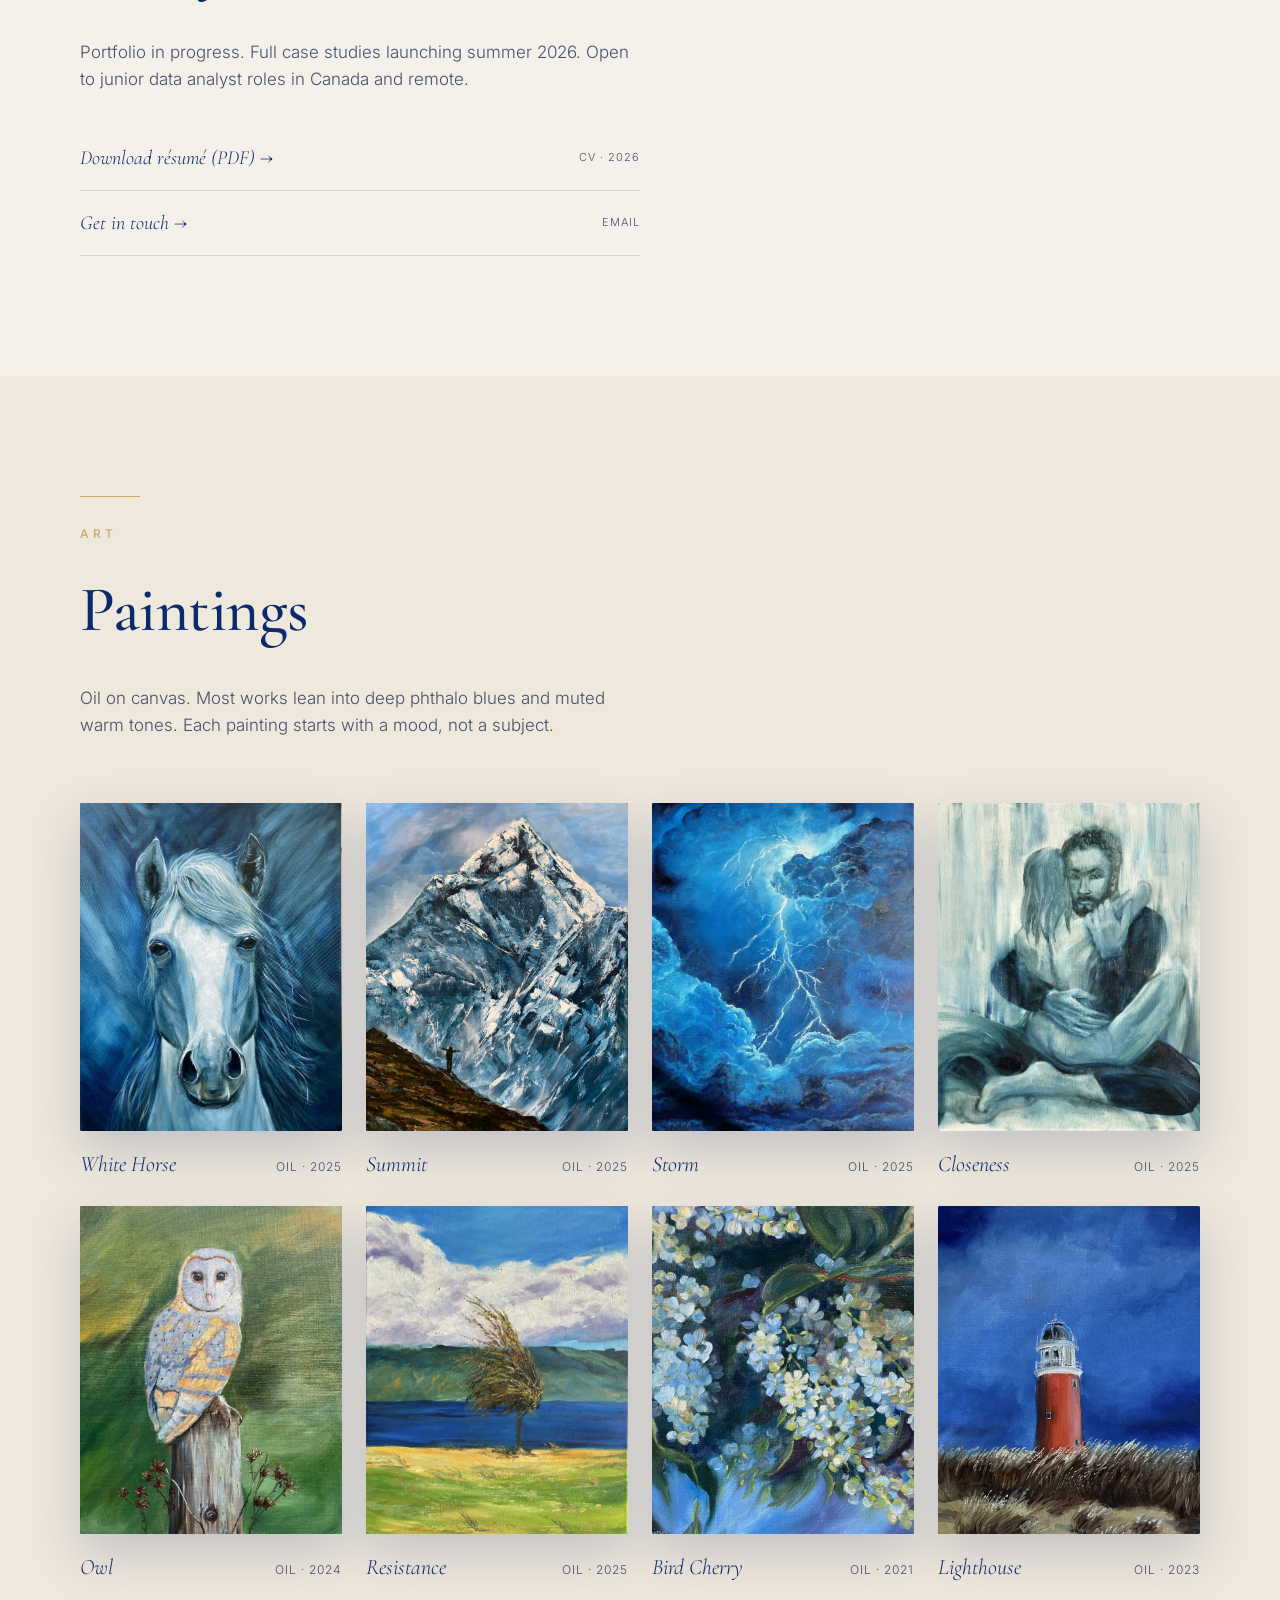
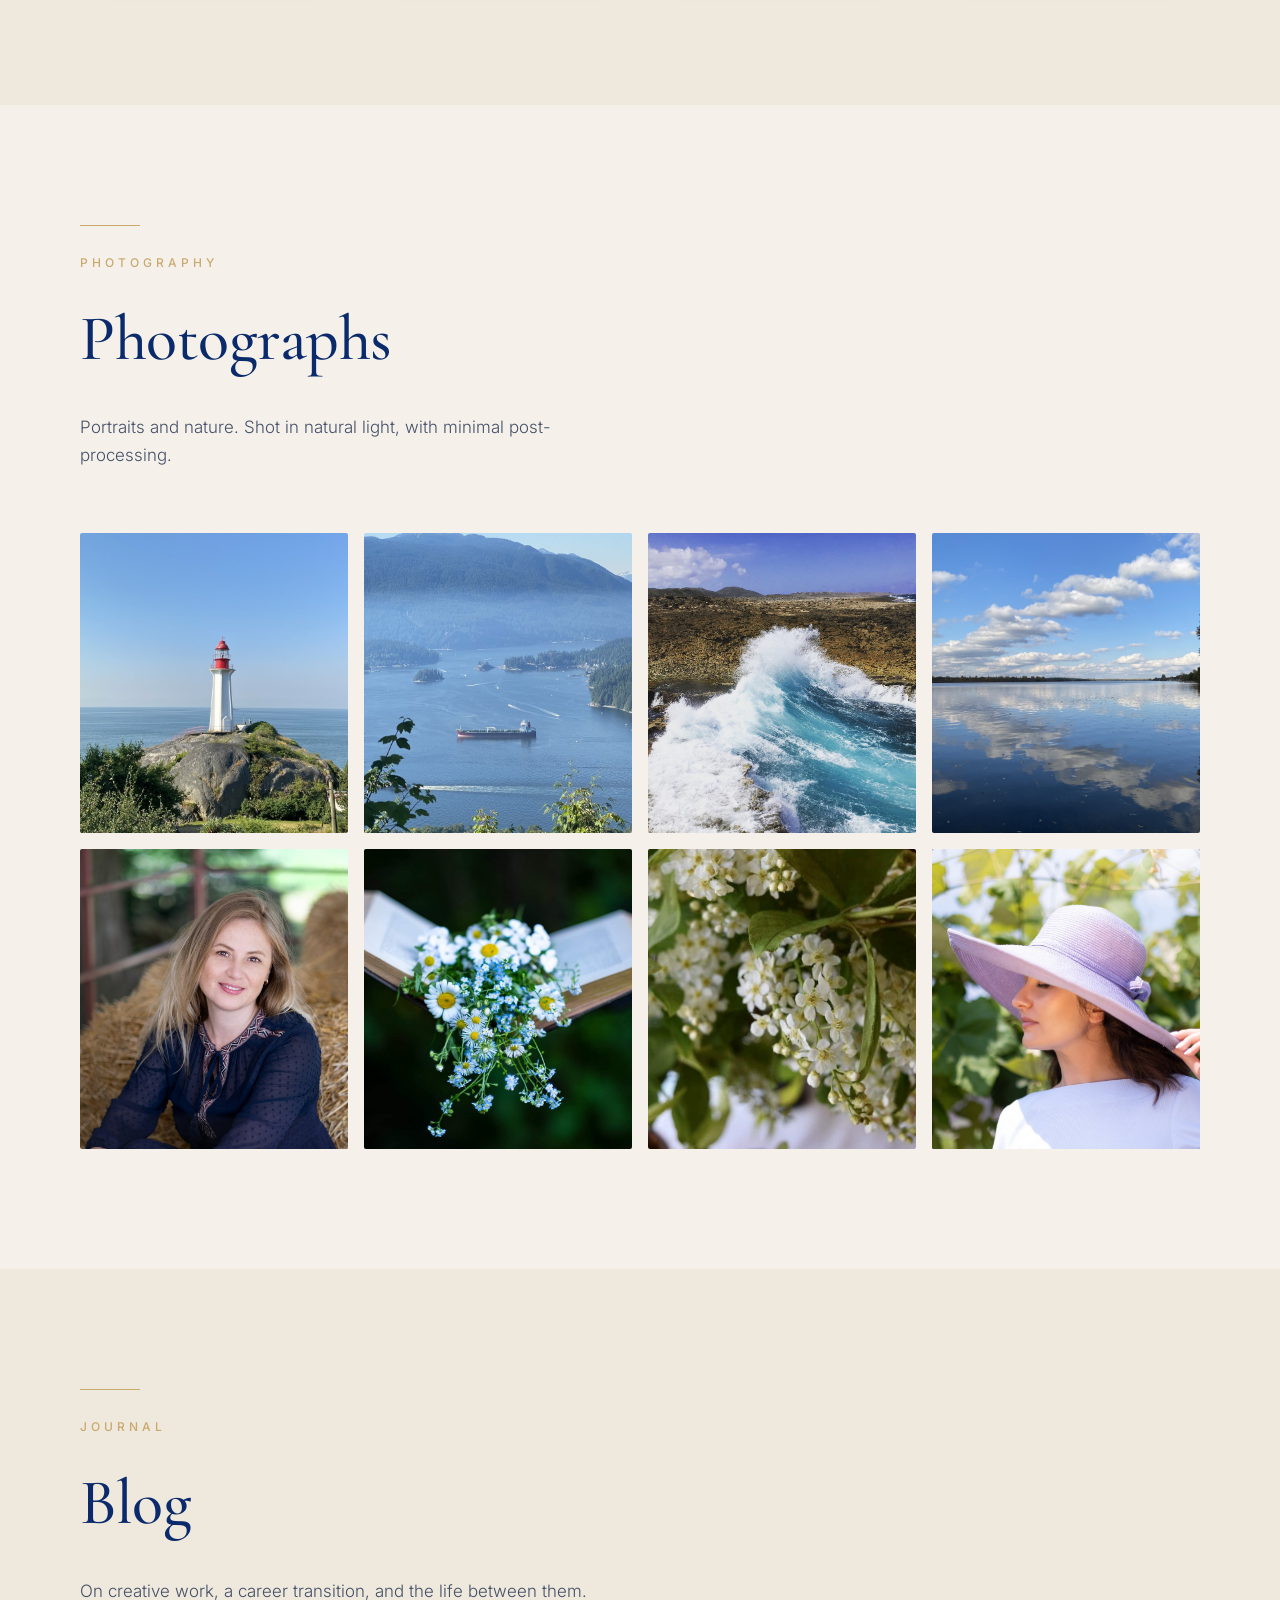
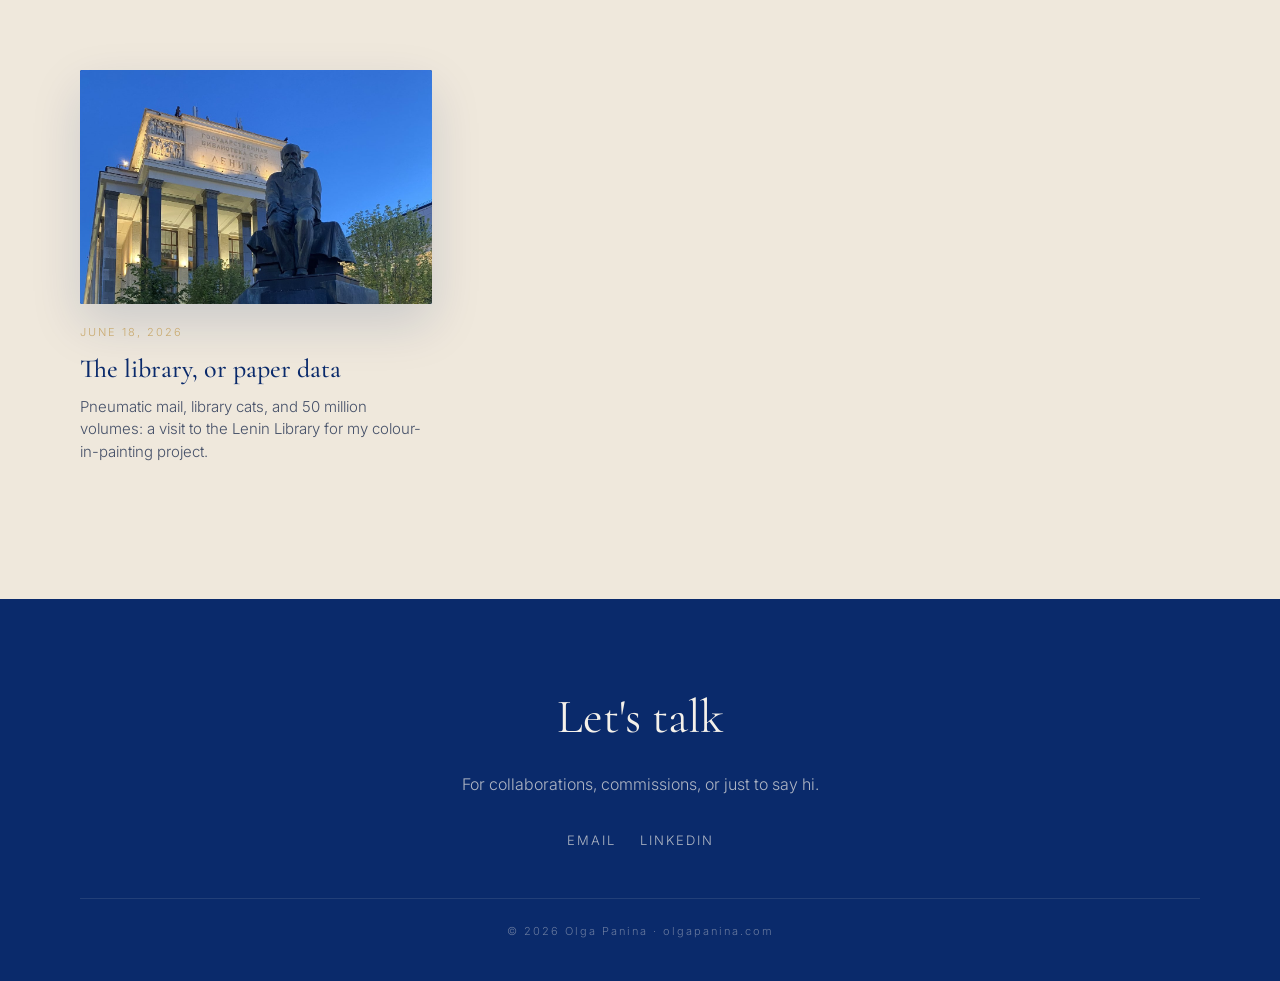
==== commit 1b1e71e9: "Add SEO meta tags, OG images, favicon, sitemap" ====
--- a/index.html
+++ b/index.html
@@ -3,7 +3,31 @@
 <head>
 <meta charset="UTF-8">
 <meta name="viewport" content="width=device-width, initial-scale=1.0">
+
 <title>Olga Panina | Data Analyst · Artist · Photographer</title>
+<meta name="description" content="Olga Panina — data analyst with an artist's eye. Oil paintings in phthalo blue, photography, and a portfolio in progress.">
+<link rel="canonical" href="https://olgapanina.com/">
+
+<!-- Open Graph (Facebook, LinkedIn, Slack previews) -->
+<meta property="og:type" content="website">
+<meta property="og:url" content="https://olgapanina.com/">
+<meta property="og:title" content="Olga Panina | Data Analyst · Artist · Photographer">
+<meta property="og:description" content="Oil paintings in phthalo blue, photography, and a data analytics portfolio in progress.">
+<meta property="og:image" content="https://olgapanina.com/images/og-home.jpg">
+<meta property="og:image:width" content="1200">
+<meta property="og:image:height" content="630">
+<meta property="og:locale" content="en_US">
+
+<!-- Twitter / X Card -->
+<meta name="twitter:card" content="summary_large_image">
+<meta name="twitter:title" content="Olga Panina | Data Analyst · Artist · Photographer">
+<meta name="twitter:description" content="Oil paintings in phthalo blue, photography, and a data analytics portfolio in progress.">
+<meta name="twitter:image" content="https://olgapanina.com/images/og-home.jpg">
+
+<!-- Favicons -->
+<link rel="icon" type="image/png" href="/favicon.png">
+<link rel="apple-touch-icon" href="/apple-touch-icon.png">
+
 <link rel="preconnect" href="https://fonts.googleapis.com">
 <link rel="preconnect" href="https://fonts.gstatic.com" crossorigin>
 <link href="https://fonts.googleapis.com/css2?family=Cormorant+Garamond:ital,wght@0,400;0,500;0,600;1,400&family=Inter:wght@300;400;500;600&display=swap" rel="stylesheet">
--- a/styles.css
+++ b/styles.css
@@ -304,6 +304,7 @@
     width: 100%;
     height: 100%;
     object-fit: cover;
+    object-position: top;
     display: block;
     transition: transform 0.6s;
   }
